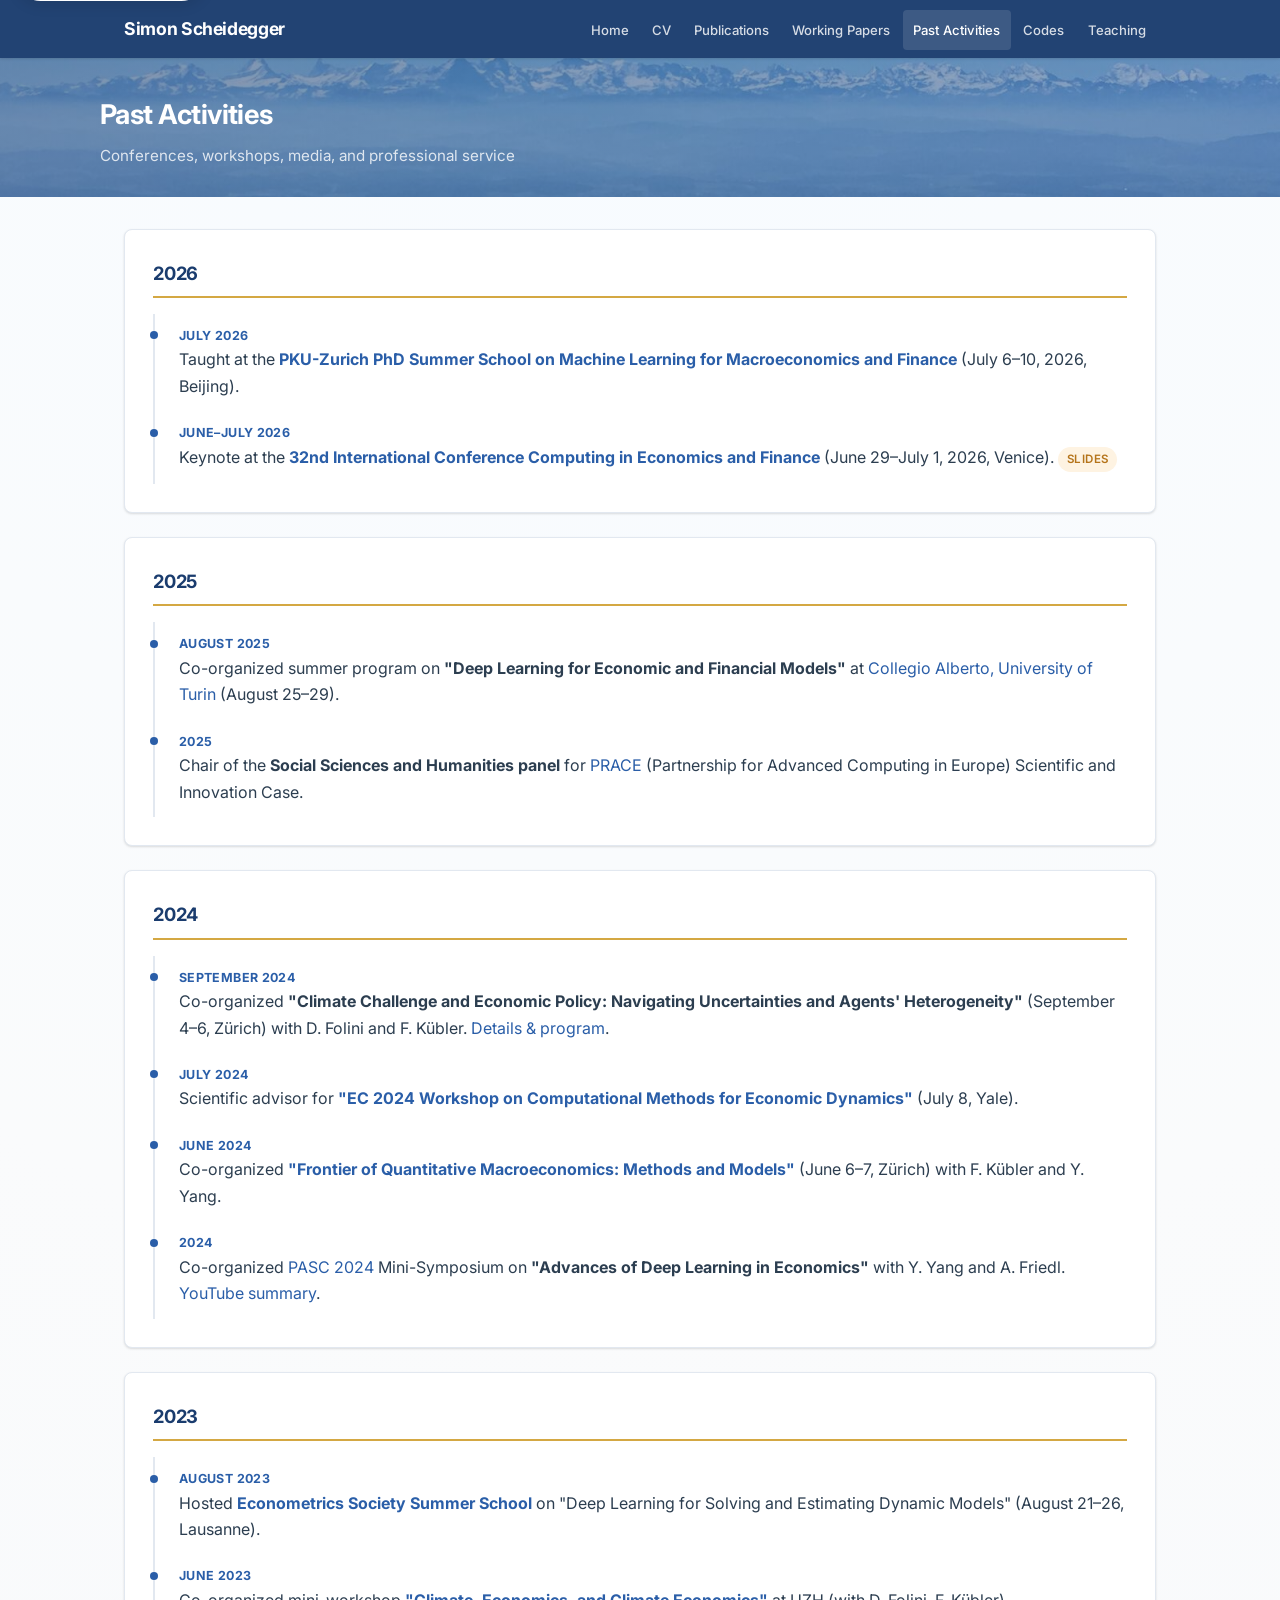
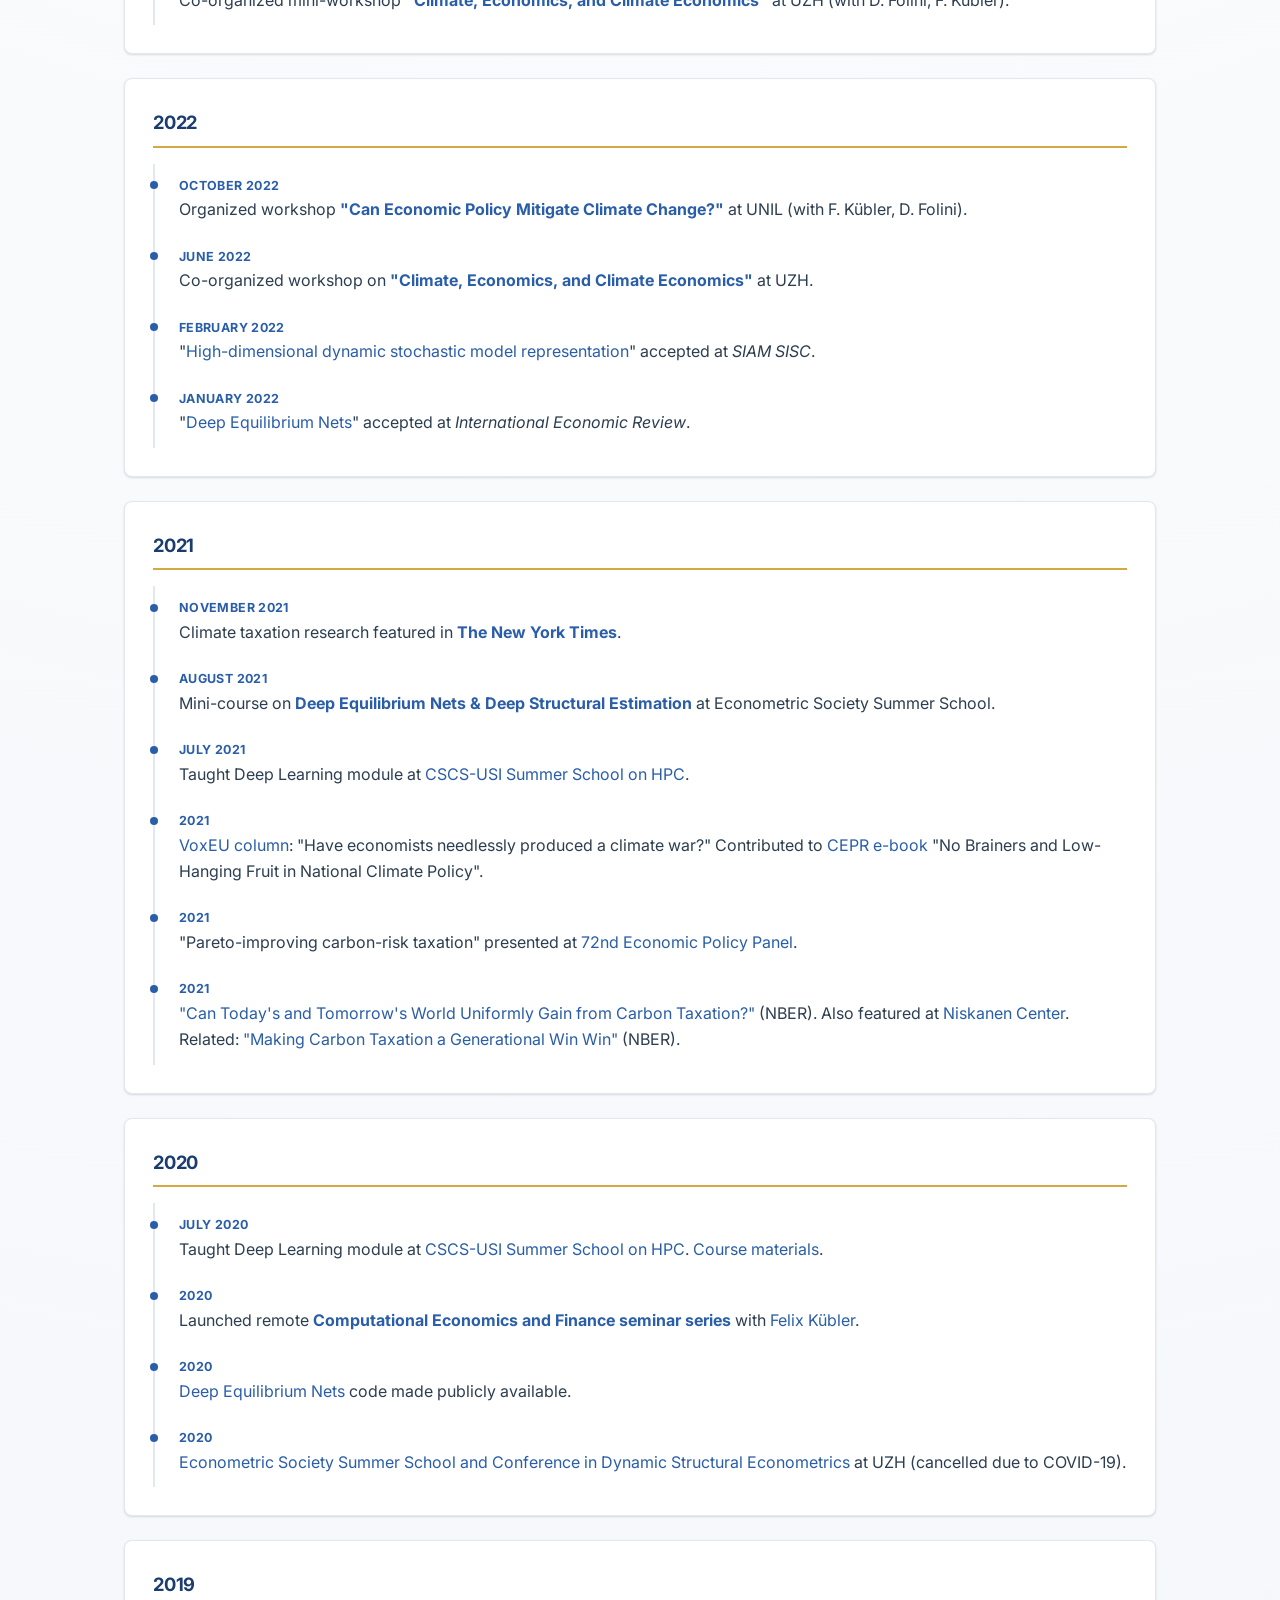
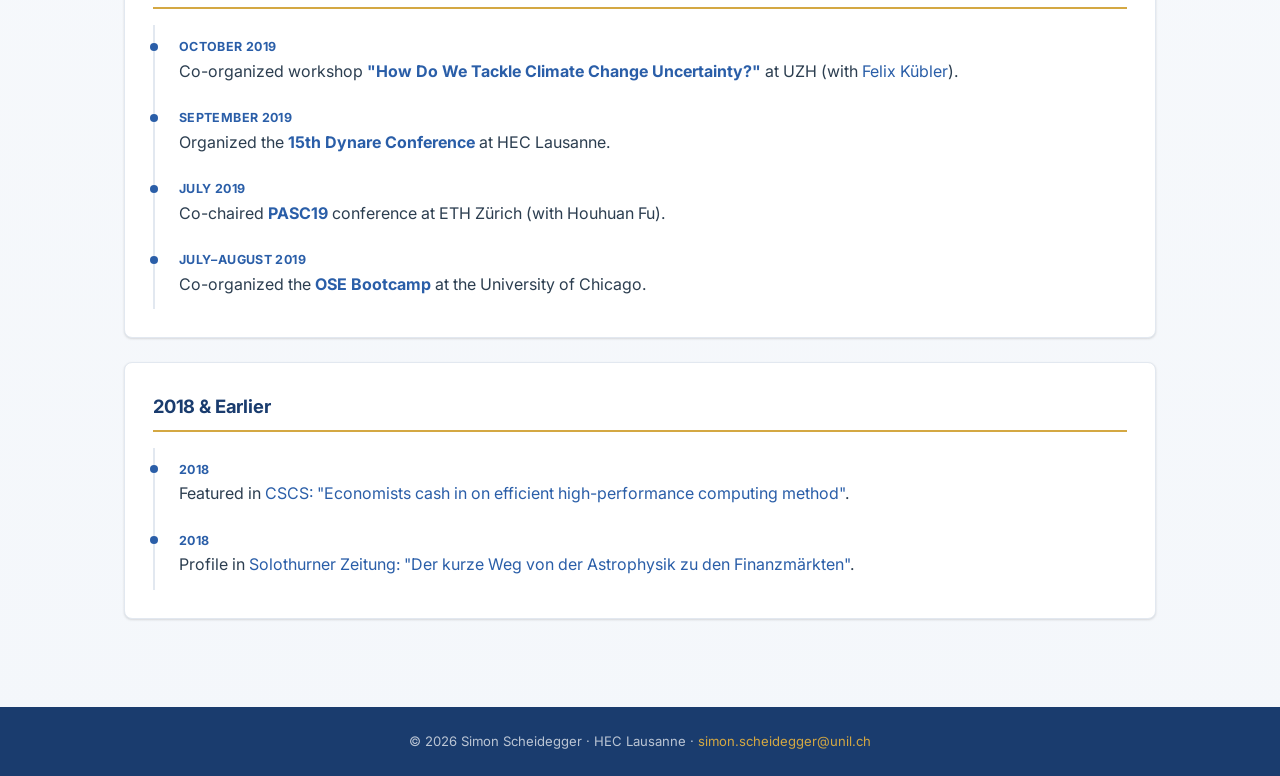
==== activities.html @ 49590bec "Move PKU summer school to teaching/past activities; add CEMRACS code links Co-Authored-By: Claude Op" ====
<!DOCTYPE html>
<html lang="en">
<head>
  <meta charset="UTF-8">
  <meta name="viewport" content="width=device-width, initial-scale=1.0">
  <title>Past Activities | Simon Scheidegger</title>
  <meta name="description" content="Past activities, workshops, conferences, media, and professional service by Simon Scheidegger.">
  <link rel="canonical" href="https://sischei.github.io/activities.html">
  <meta property="og:site_name" content="Simon Scheidegger">
  <meta property="og:title" content="Past Activities | Simon Scheidegger">
  <meta property="og:description" content="Workshops, conferences, media contributions, and professional service.">
  <meta property="og:type" content="website">
  <meta property="og:url" content="https://sischei.github.io/activities.html">
  <meta property="og:image" content="https://sischei.github.io/assets/portrait-share.jpg">
  <meta property="og:image:alt" content="Portrait of Simon Scheidegger">
  <meta name="twitter:card" content="summary">
  <meta name="twitter:title" content="Past Activities | Simon Scheidegger">
  <meta name="twitter:description" content="Workshops, conferences, media contributions, and professional service.">
  <meta name="twitter:image" content="https://sischei.github.io/assets/portrait-share.jpg">
  <link rel="icon" href="assets/favicon.png" type="image/png">
  <link rel="preconnect" href="https://fonts.googleapis.com">
  <link rel="preconnect" href="https://fonts.gstatic.com" crossorigin>
  <link href="https://fonts.googleapis.com/css2?family=Inter:wght@400;500;600;700&display=swap" rel="stylesheet">
  <link rel="stylesheet" href="style.css">
  <script src="script.js" defer></script>
</head>
<body>
<a class="skip-link" href="#main-content">Skip to main content</a>

<nav class="navbar">
  <div class="navbar-inner">
    <a href="index.html" class="nav-brand">Simon Scheidegger</a>
    <button class="nav-toggle" type="button" aria-label="Toggle navigation" aria-controls="site-navigation" aria-expanded="false">&#9776;</button>
    <ul class="nav-links" id="site-navigation">
      <li><a href="index.html">Home</a></li>
      <li><a href="cv.html">CV</a></li>
      <li><a href="publications.html">Publications</a></li>
      <li><a href="working-papers.html">Working Papers</a></li>
      <li><a href="activities.html" class="active">Past Activities</a></li>
      <li><a href="codes.html">Codes</a></li>
      <li><a href="teaching.html">Teaching</a></li>
    </ul>
  </div>
</nav>

<header class="page-header">
  <div class="page-header-inner">
    <h1>Past Activities</h1>
    <p>Conferences, workshops, media, and professional service</p>
  </div>
</header>

<main class="main" id="main-content">

  <!-- 2026 -->
  <div class="card">
    <h2>2026</h2>
    <div class="timeline-item">
      <div class="timeline-year">July 2026</div>
      <p>Taught at the <a href="https://liboecon.com/2026_summer_school.html" target="_blank" rel="noopener noreferrer"><strong>PKU-Zurich PhD Summer School on Machine Learning for Macroeconomics and Finance</strong></a> (July 6&ndash;10, 2026, Beijing).</p>
    </div>
    <div class="timeline-item">
      <div class="timeline-year">June&ndash;July 2026</div>
      <p>Keynote at the <a href="https://comp-econ.com/32nd-cef-conference/" target="_blank" rel="noopener noreferrer"><strong>32nd International Conference Computing in Economics and Finance</strong></a> (June 29&ndash;July 1, 2026, Venice). <a class="badge badge-pdf" href="https://drive.google.com/file/d/1z0lCiYIJxCuu0ScdqCOKW0T4Ie53V_m9/view?usp=sharing" target="_blank" rel="noopener noreferrer">Slides</a></p>
    </div>
  </div>

  <!-- 2025 -->
  <div class="card">
    <h2>2025</h2>
    <div class="timeline-item">
      <div class="timeline-year">August 2025</div>
      <p>Co-organized summer program on <strong>"Deep Learning for Economic and Financial Models"</strong> at <a href="https://sites.google.com/carloalberto.org/thesummerschool2025unito/home?authuser=0" target="_blank" rel="noopener noreferrer">Collegio Alberto, University of Turin</a> (August 25&ndash;29).</p>
    </div>
    <div class="timeline-item">
      <div class="timeline-year">2025</div>
      <p>Chair of the <strong>Social Sciences and Humanities panel</strong> for <a href="https://prace-ri.eu/" target="_blank" rel="noopener noreferrer">PRACE</a> (Partnership for Advanced Computing in Europe) Scientific and Innovation Case.</p>
    </div>
  </div>

  <!-- 2024 -->
  <div class="card">
    <h2>2024</h2>
    <div class="timeline-item">
      <div class="timeline-year">September 2024</div>
      <p>Co-organized <strong>"Climate Challenge and Economic Policy: Navigating Uncertainties and Agents' Heterogeneity"</strong> (September 4&ndash;6, Z&uuml;rich) with D. Folini and F. K&uuml;bler. <a href="conference.html">Details &amp; program</a>.</p>
    </div>
    <div class="timeline-item">
      <div class="timeline-year">July 2024</div>
      <p>Scientific advisor for <a href="https://sites.google.com/g.harvard.edu/cmed24" target="_blank" rel="noopener noreferrer"><strong>"EC 2024 Workshop on Computational Methods for Economic Dynamics"</strong></a> (July 8, Yale).</p>
    </div>
    <div class="timeline-item">
      <div class="timeline-year">June 2024</div>
      <p>Co-organized <a href="https://yangycpku.github.io/files/Zurich_Macro_Workshop_2024.pdf" target="_blank" rel="noopener noreferrer"><strong>"Frontier of Quantitative Macroeconomics: Methods and Models"</strong></a> (June 6&ndash;7, Z&uuml;rich) with F. K&uuml;bler and Y. Yang.</p>
    </div>
    <div class="timeline-item">
      <div class="timeline-year">2024</div>
      <p>Co-organized <a href="https://pasc24.pasc-conference.org/minisymposia/" target="_blank" rel="noopener noreferrer">PASC 2024</a> Mini-Symposium on <strong>"Advances of Deep Learning in Economics"</strong> with Y. Yang and A. Friedl. <a href="https://www.youtube.com/watch?v=XIAPMFXOvYQ&list=PLeU4yWBiw8jZASgr-e8zM2ikHrZPK6llK&index=29" target="_blank" rel="noopener noreferrer">YouTube summary</a>.</p>
    </div>
  </div>

  <!-- 2023 -->
  <div class="card">
    <h2>2023</h2>
    <div class="timeline-item">
      <div class="timeline-year">August 2023</div>
      <p>Hosted <a href="https://dseconf.org/dse2023" target="_blank" rel="noopener noreferrer"><strong>Econometrics Society Summer School</strong></a> on "Deep Learning for Solving and Estimating Dynamic Models" (August 21&ndash;26, Lausanne).</p>
    </div>
    <div class="timeline-item">
      <div class="timeline-year">June 2023</div>
      <p>Co-organized mini-workshop <a href="https://sites.google.com/view/zurichccfe/upcoming-events" target="_blank" rel="noopener noreferrer"><strong>"Climate, Economics, and Climate Economics"</strong></a> at UZH (with D. Folini, F. K&uuml;bler).</p>
    </div>
  </div>

  <!-- 2022 -->
  <div class="card">
    <h2>2022</h2>
    <div class="timeline-item">
      <div class="timeline-year">October 2022</div>
      <p>Organized workshop <a href="https://e4s.center/event/workshop-can-economic-policy-mitigate-climate-change/" target="_blank" rel="noopener noreferrer"><strong>"Can Economic Policy Mitigate Climate Change?"</strong></a> at UNIL (with F. K&uuml;bler, D. Folini).</p>
    </div>
    <div class="timeline-item">
      <div class="timeline-year">June 2022</div>
      <p>Co-organized workshop on <a href="https://sites.google.com/view/zurichccfe/upcoming-events" target="_blank" rel="noopener noreferrer"><strong>"Climate, Economics, and Climate Economics"</strong></a> at UZH.</p>
    </div>
    <div class="timeline-item">
      <div class="timeline-year">February 2022</div>
      <p>"<a href="https://arxiv.org/pdf/2202.06555.pdf" target="_blank" rel="noopener noreferrer">High-dimensional dynamic stochastic model representation</a>" accepted at <em>SIAM SISC</em>.</p>
    </div>
    <div class="timeline-item">
      <div class="timeline-year">January 2022</div>
      <p>"<a href="https://papers.ssrn.com/sol3/papers.cfm?abstract_id=3393482" target="_blank" rel="noopener noreferrer">Deep Equilibrium Nets</a>" accepted at <em>International Economic Review</em>.</p>
    </div>
  </div>

  <!-- 2021 -->
  <div class="card">
    <h2>2021</h2>
    <div class="timeline-item">
      <div class="timeline-year">November 2021</div>
      <p>Climate taxation research featured in <a href="https://www.nytimes.com/2021/11/01/opinion/stopping-climate-change.html" target="_blank" rel="noopener noreferrer"><strong>The New York Times</strong></a>.</p>
    </div>
    <div class="timeline-item">
      <div class="timeline-year">August 2021</div>
      <p>Mini-course on <a href="https://github.com/dseconf/DSE2021/tree/master/17_DEQN_Scheidegger" target="_blank" rel="noopener noreferrer"><strong>Deep Equilibrium Nets &amp; Deep Structural Estimation</strong></a> at Econometric Society Summer School.</p>
    </div>
    <div class="timeline-item">
      <div class="timeline-year">July 2021</div>
      <p>Taught Deep Learning module at <a href="https://github.com/eth-cscs/SummerSchool2021/tree/main/topics/deep_learning" target="_blank" rel="noopener noreferrer">CSCS-USI Summer School on HPC</a>.</p>
    </div>
    <div class="timeline-item">
      <div class="timeline-year">2021</div>
      <p><a href="https://voxeu.org/article/economists-have-needlessly-produced-climate-war" target="_blank" rel="noopener noreferrer">VoxEU column</a>: "Have economists needlessly produced a climate war?" Contributed to <a href="https://voxeu.org/content/no-brainers-and-low-hanging-fruit-national-climate-policy" target="_blank" rel="noopener noreferrer">CEPR e-book</a> "No Brainers and Low-Hanging Fruit in National Climate Policy".</p>
    </div>
    <div class="timeline-item">
      <div class="timeline-year">2021</div>
      <p>"Pareto-improving carbon-risk taxation" presented at <a href="https://www.economic-policy.org/72nd-economic-policy-panel/carbon-taxes-to-avert-climate-disaster/" target="_blank" rel="noopener noreferrer">72nd Economic Policy Panel</a>.</p>
    </div>
    <div class="timeline-item">
      <div class="timeline-year">2021</div>
      <p><a href="https://www.nber.org/papers/w29224?utm_campaign=ntwh&utm_medium=email&utm_source=ntwg24" target="_blank" rel="noopener noreferrer">"Can Today's and Tomorrow's World Uniformly Gain from Carbon Taxation?"</a> (NBER). Also featured at <a href="https://www.niskanencenter.org/can-a-carbon-tax-be-a-generational-win-win/" target="_blank" rel="noopener noreferrer">Niskanen Center</a>. Related: <a href="https://www.nber.org/papers/w25760" target="_blank" rel="noopener noreferrer">"Making Carbon Taxation a Generational Win Win"</a> (NBER).</p>
    </div>
  </div>

  <!-- 2020 -->
  <div class="card">
    <h2>2020</h2>
    <div class="timeline-item">
      <div class="timeline-year">July 2020</div>
      <p>Taught Deep Learning module at <a href="https://github.com/eth-cscs/SummerSchool2020" target="_blank" rel="noopener noreferrer">CSCS-USI Summer School on HPC</a>. <a href="https://github.com/sischei/Deep_Learning_Intro" target="_blank" rel="noopener noreferrer">Course materials</a>.</p>
    </div>
    <div class="timeline-item">
      <div class="timeline-year">2020</div>
      <p>Launched remote <a href="seminar.html"><strong>Computational Economics and Finance seminar series</strong></a> with <a href="https://sites.google.com/site/fkubler/" target="_blank" rel="noopener noreferrer">Felix K&uuml;bler</a>.</p>
    </div>
    <div class="timeline-item">
      <div class="timeline-year">2020</div>
      <p><a href="https://github.com/sischei/DeepEquilibriumNets" target="_blank" rel="noopener noreferrer">Deep Equilibrium Nets</a> code made publicly available.</p>
    </div>
    <div class="timeline-item">
      <div class="timeline-year">2020</div>
      <p><a href="https://dseconf.org/dse2020#" target="_blank" rel="noopener noreferrer">Econometric Society Summer School and Conference in Dynamic Structural Econometrics</a> at UZH (cancelled due to COVID-19).</p>
    </div>
  </div>

  <!-- 2019 -->
  <div class="card">
    <h2>2019</h2>
    <div class="timeline-item">
      <div class="timeline-year">October 2019</div>
      <p>Co-organized workshop <a href="https://www.zccfe.uzh.ch/en/upcomingevents/program.html" target="_blank" rel="noopener noreferrer"><strong>"How Do We Tackle Climate Change Uncertainty?"</strong></a> at UZH (with <a href="https://sites.google.com/site/fkubler/" target="_blank" rel="noopener noreferrer">Felix K&uuml;bler</a>).</p>
    </div>
    <div class="timeline-item">
      <div class="timeline-year">September 2019</div>
      <p>Organized the <a href="http://dynare.mjui.fr/" target="_blank" rel="noopener noreferrer"><strong>15th Dynare Conference</strong></a> at HEC Lausanne.</p>
    </div>
    <div class="timeline-item">
      <div class="timeline-year">July 2019</div>
      <p>Co-chaired <a href="https://pasc19.pasc-conference.org/" target="_blank" rel="noopener noreferrer"><strong>PASC19</strong></a> conference at ETH Z&uuml;rich (with Houhuan Fu).</p>
    </div>
    <div class="timeline-item">
      <div class="timeline-year">July&ndash;August 2019</div>
      <p>Co-organized the <a href="https://www.oselab.org/bootcamp/2019" target="_blank" rel="noopener noreferrer"><strong>OSE Bootcamp</strong></a> at the University of Chicago.</p>
    </div>
  </div>

  <!-- 2018 & Earlier -->
  <div class="card">
    <h2>2018 &amp; Earlier</h2>
    <div class="timeline-item">
      <div class="timeline-year">2018</div>
      <p>Featured in <a href="https://www.cscs.ch/science/computer-science-hpc/2018/economists-cash-in-on-efficient-high-performance-computing-method/" target="_blank" rel="noopener noreferrer">CSCS: "Economists cash in on efficient high-performance computing method"</a>.</p>
    </div>
    <div class="timeline-item">
      <div class="timeline-year">2018</div>
      <p>Profile in <a href="https://www.solothurnerzeitung.ch/solothurn/kanton-solothurn/der-kurze-weg-von-der-astrophysik-zu-den-finanzmaerkten-117915830" target="_blank" rel="noopener noreferrer">Solothurner Zeitung: "Der kurze Weg von der Astrophysik zu den Finanzm&auml;rkten"</a>.</p>
    </div>
  </div>

</main>

<footer class="footer">
  &copy; 2026 Simon Scheidegger &middot; HEC Lausanne &middot; <a href="mailto:simon.scheidegger@unil.ch">simon.scheidegger@unil.ch</a>
</footer>

<!-- Statcounter -->
<script type="text/javascript">
var sc_project=13214206;
var sc_invisible=1;
var sc_security="5e0424dd";
</script>
<script type="text/javascript" src="https://www.statcounter.com/counter/counter.js" async></script>
<noscript><div class="statcounter"><a title="Web Analytics" href="https://statcounter.com/" target="_blank"><img class="statcounter" src="https://c.statcounter.com/13214206/0/5e0424dd/1/" alt="Web Analytics" referrerPolicy="no-referrer-when-downgrade"></a></div></noscript>
</body>
</html>
---- style.css ----
/* ===== Reset & Base ===== */
*, *::before, *::after { box-sizing: border-box; margin: 0; padding: 0; }

:root {
  --primary: #1a3c6e;
  --primary-light: #2a5ea8;
  --accent: #d4a843;
  --bg: #fafbfc;
  --bg-card: #ffffff;
  --text: #2c3e50;
  --text-light: #5a6d80;
  --border: #e2e8f0;
  --shadow: 0 1px 3px rgba(0,0,0,.08), 0 1px 2px rgba(0,0,0,.06);
  --shadow-lg: 0 4px 14px rgba(0,0,0,.1);
  --radius: 8px;
  --max-w: 1080px;
  --font: 'Inter', -apple-system, BlinkMacSystemFont, 'Segoe UI', Roboto, sans-serif;
}

html { scroll-behavior: smooth; font-size: 16px; }

body {
  font-family: var(--font);
  color: var(--text);
  background: radial-gradient(circle at top, #f7fbff 0, var(--bg) 32%, #f4f7fb 100%);
  line-height: 1.65;
  -webkit-font-smoothing: antialiased;
}

a { color: var(--primary-light); text-decoration: none; transition: color .2s; }
a:hover { color: var(--accent); }
a:focus-visible,
button:focus-visible,
input:focus-visible,
select:focus-visible {
  outline: 3px solid rgba(212, 168, 67, .45);
  outline-offset: 3px;
}

img { max-width: 100%; display: block; }
[hidden] { display: none !important; }

.skip-link {
  position: absolute;
  left: 1rem;
  top: -3rem;
  background: #fff;
  color: var(--primary);
  border-radius: 999px;
  padding: .7rem 1rem;
  box-shadow: var(--shadow-lg);
  z-index: 1000;
  font-weight: 600;
}
.skip-link:focus { top: 1rem; }

/* ===== Navigation ===== */
.navbar {
  position: sticky;
  top: 0;
  z-index: 100;
  background: rgba(26, 60, 110, .96);
  backdrop-filter: blur(10px);
  box-shadow: var(--shadow);
}

.navbar-inner {
  max-width: var(--max-w);
  margin: 0 auto;
  display: flex;
  align-items: center;
  justify-content: space-between;
  padding: 0 1.5rem;
}

.nav-brand {
  color: #fff;
  font-weight: 700;
  font-size: 1.1rem;
  padding: .9rem 0;
  letter-spacing: -.02em;
}

.nav-links { display: flex; gap: .15rem; list-style: none; flex-wrap: wrap; }

.nav-links a {
  color: rgba(255,255,255,.82);
  font-size: .82rem;
  font-weight: 500;
  padding: .75rem .65rem;
  border-radius: 4px;
  transition: background .2s, color .2s;
  white-space: nowrap;
}

.nav-links a:hover,
.nav-links a.active {
  background: rgba(255,255,255,.12);
  color: #fff;
}

.nav-toggle {
  display: none;
  background: none;
  border: none;
  color: #fff;
  font-size: 1.5rem;
  cursor: pointer;
  padding: .5rem;
  line-height: 1;
}

/* ===== Hero (home page) ===== */
.hero {
  background: linear-gradient(135deg, rgba(26,60,110,.55) 0%, rgba(30,79,143,.50) 100%),
              url('assets/alps-hero.jpg') center 42%/cover no-repeat;
  color: #fff;
  padding: 4.25rem 1.5rem 4rem;
}

.hero-inner {
  max-width: var(--max-w);
  margin: 0 auto;
  display: flex;
  align-items: center;
  gap: 3rem;
}

.hero-photo {
  width: 184px;
  height: 184px;
  border-radius: 50%;
  object-fit: cover;
  border: 4px solid rgba(255,255,255,.28);
  box-shadow: 0 16px 38px rgba(10, 22, 41, .28);
  flex-shrink: 0;
}

.hero-text { max-width: 720px; }
.hero-text h1 { font-size: 2.35rem; font-weight: 700; letter-spacing: -.03em; margin-bottom: .35rem; }
.hero-text .subtitle { font-size: 1.05rem; opacity: .94; margin-bottom: .55rem; }
.hero-text .subtitle-muted { font-size: .95rem; opacity: .82; }
.hero-text .subtitle a { color: #fff; font-weight: 600; text-decoration: underline; text-decoration-color: rgba(255,255,255,.45); text-underline-offset: 2px; }
.hero-lede {
  margin: 1rem 0 1.3rem;
  max-width: 58ch;
  font-size: 1rem;
  color: rgba(255,255,255,.92);
}
.hero-contact { font-size: .9rem; opacity: .82; line-height: 1.8; }
.hero-contact a { color: var(--accent); }
.hero-actions {
  display: flex;
  flex-wrap: wrap;
  gap: .8rem;
  margin: 1.35rem 0 1rem;
}

/* ===== Page Header (sub-pages) ===== */
.page-header {
  background: linear-gradient(135deg, rgba(26,60,110,.55) 0%, rgba(30,79,143,.50) 100%),
              url('assets/alps-hero.jpg') center 42%/cover no-repeat;
  color: #fff;
  padding: 2.2rem 1.5rem 1.8rem;
}
.page-header-inner { max-width: var(--max-w); margin: 0 auto; }
.page-header h1 { font-size: 1.7rem; font-weight: 700; letter-spacing: -.02em; }
.page-header p { opacity: .8; margin-top: .3rem; font-size: .95rem; }
.page-actions {
  display: flex;
  flex-wrap: wrap;
  gap: .8rem;
  margin-top: 1.1rem;
}

/* ===== Main Content ===== */
.main { max-width: var(--max-w); margin: 0 auto; padding: 2rem 1.5rem 4rem; }

/* ===== Section Cards ===== */
.card {
  background: var(--bg-card);
  border: 1px solid var(--border);
  border-radius: var(--radius);
  padding: 1.75rem;
  margin-bottom: 1.5rem;
  box-shadow: var(--shadow);
}

.card h2 {
  font-size: 1.15rem;
  font-weight: 700;
  color: var(--primary);
  margin-bottom: 1rem;
  padding-bottom: .5rem;
  border-bottom: 2px solid var(--accent);
  letter-spacing: -.01em;
}

.card h3 { font-size: 1rem; font-weight: 600; color: var(--text); margin: 1rem 0 .4rem; }
.card p + p { margin-top: .75rem; }

.eyebrow {
  display: inline-block;
  margin-bottom: .5rem;
  font-size: .78rem;
  font-weight: 700;
  letter-spacing: .08em;
  text-transform: uppercase;
  color: rgba(255,255,255,.8);
}

.button {
  display: inline-flex;
  align-items: center;
  justify-content: center;
  min-height: 2.75rem;
  padding: .8rem 1.1rem;
  border-radius: 999px;
  font-weight: 600;
  font-size: .92rem;
  transition: transform .15s ease, background .2s ease, color .2s ease, border-color .2s ease;
  border: 1px solid transparent;
}
.button:hover { transform: translateY(-1px); color: inherit; }
.button-primary {
  background: #fff;
  color: var(--primary);
}
.button-primary:hover {
  background: #f5f8fc;
  color: var(--primary);
}
.button-secondary {
  background: rgba(255,255,255,.12);
  border-color: rgba(255,255,255,.26);
  color: #fff;
}
.button-secondary:hover {
  background: rgba(255,255,255,.2);
  color: #fff;
}
.button-dark {
  background: var(--primary);
  color: #fff;
}
.button-dark:hover {
  background: var(--primary-light);
  color: #fff;
}
.button-outline {
  background: transparent;
  border-color: var(--border);
  color: var(--primary);
}
.button-outline:hover {
  background: #f5f8fc;
  color: var(--primary);
}

/* ===== Tags / Badges ===== */
.badge {
  display: inline-block;
  font-size: .72rem;
  font-weight: 600;
  padding: .2rem .55rem;
  border-radius: 99px;
  text-transform: uppercase;
  letter-spacing: .04em;
}
.badge-journal   { background: #e8f4fd; color: #1a6fb5; }
.badge-code      { background: #e6f9ee; color: #1a8a4a; }
.badge-pdf       { background: #fef3e2; color: #b5741a; }
.badge-new       { background: #ffe8e8; color: #c0392b; }
.badge-accepted  { background: #e8f4fd; color: #1a6fb5; }
.badge-wp        { background: #f3e8fd; color: #7b2ea8; }

.tag-list,
.clean-list {
  list-style: none;
  padding: 0;
}
.tag-list {
  display: flex;
  flex-wrap: wrap;
  gap: .55rem;
  margin-top: 1rem;
}
.tag {
  display: inline-flex;
  align-items: center;
  padding: .38rem .7rem;
  border-radius: 999px;
  background: rgba(255,255,255,.14);
  border: 1px solid rgba(255,255,255,.18);
  color: rgba(255,255,255,.92);
  font-size: .8rem;
}

.clean-list li {
  padding: .6rem 0;
  border-bottom: 1px solid var(--border);
}
.clean-list li:last-child { border-bottom: none; }

.detail-label {
  display: block;
  color: var(--primary);
  font-weight: 600;
  margin-bottom: .1rem;
}

/* ===== Publication List ===== */
.pub-list { list-style: none; }

.pub-item {
  padding: 1rem 0;
  border-bottom: 1px solid var(--border);
}
.pub-item:last-child { border-bottom: none; }

.pub-title { font-weight: 600; font-size: .95rem; }
.pub-title a { color: var(--primary-light); }
.pub-title a:hover { color: var(--accent); text-decoration: underline; }
.pub-authors { font-size: .85rem; color: var(--text-light); margin: .2rem 0; }
.pub-venue { font-size: .85rem; color: var(--text-light); font-style: italic; }
.pub-links { margin-top: .4rem; display: flex; gap: .5rem; flex-wrap: wrap; }

/* ===== Announcement Banner ===== */
.announcement-banner {
  background: linear-gradient(135deg, var(--primary) 0%, var(--primary-light) 100%);
  color: #fff;
  border-radius: 10px;
  padding: 1.25rem 1.5rem;
  margin-bottom: 1.5rem;
}
.announcement-inner {
  display: flex;
  align-items: center;
  justify-content: space-between;
  gap: 1.5rem;
  flex-wrap: wrap;
}
.announcement-text {
  display: flex;
  flex-direction: column;
  gap: .25rem;
}
.announcement-text strong {
  font-size: 1.05rem;
}
.announcement-text span {
  font-size: .88rem;
  opacity: .9;
}
.announcement-deadline {
  font-weight: 600;
  opacity: 1 !important;
  color: var(--accent);
}
.announcement-banner .button {
  background: #fff;
  color: var(--primary);
  white-space: nowrap;
  flex-shrink: 0;
}
.announcement-banner .button:hover {
  background: var(--accent);
  color: #fff;
}
@media (max-width: 600px) {
  .announcement-inner {
    flex-direction: column;
    align-items: flex-start;
  }
  .announcement-banner .button {
    align-self: stretch;
    text-align: center;
  }
}

/* ===== News List ===== */
.news-item { padding: .75rem 0; border-bottom: 1px solid var(--border); }
.news-item:last-child { border-bottom: none; }
.news-date { font-size: .78rem; color: var(--text-light); font-weight: 600; text-transform: uppercase; letter-spacing: .03em; }
.news-text { font-size: .92rem; margin-top: .15rem; }

/* ===== Info Grid ===== */
.info-grid {
  display: grid;
  grid-template-columns: repeat(auto-fit, minmax(280px, 1fr));
  gap: 1.5rem;
}

.home-layout {
  display: grid;
  grid-template-columns: minmax(0, 1.75fr) minmax(280px, 1fr);
  gap: 1.5rem;
  align-items: start;
}

.home-main,
.home-side {
  display: grid;
  gap: 1.5rem;
}

.spotlight-grid {
  display: grid;
  grid-template-columns: repeat(3, minmax(0, 1fr));
  gap: 1rem;
}

.spotlight-card {
  padding: 1.25rem;
  border: 1px solid var(--border);
  border-radius: calc(var(--radius) - 2px);
  background: linear-gradient(180deg, #fff 0%, #f8fbff 100%);
}

.spotlight-card .eyebrow {
  color: var(--primary-light);
  margin-bottom: .35rem;
}

.spotlight-card h3 { margin-top: 0; }

.coming-soon-card .eyebrow {
  color: var(--primary-light);
  margin-bottom: .35rem;
}
.coming-soon-image {
  display: block;
  width: 100%;
  height: auto;
  border-radius: calc(var(--radius) - 2px);
  border: 1px solid var(--border);
  margin: .75rem 0;
}

.stack-sm > * + * { margin-top: .9rem; }
.stack-sm .button { width: 100%; }

/* ===== Code Repos ===== */
.repo-card {
  background: var(--bg-card);
  border: 1px solid var(--border);
  border-radius: var(--radius);
  padding: 1.25rem 1.5rem;
  margin-bottom: 1rem;
  box-shadow: var(--shadow);
  transition: box-shadow .2s, transform .15s;
  display: flex;
  gap: 1.25rem;
  align-items: flex-start;
}
.repo-card:hover { box-shadow: var(--shadow-lg); transform: translateY(-1px); }
.repo-card h3 { font-size: .95rem; margin-bottom: .4rem; color: var(--primary); }
.repo-card p { font-size: .85rem; color: var(--text-light); margin-bottom: .6rem; }
.repo-links { display: flex; gap: .5rem; flex-wrap: wrap; }
.repo-img { width: 240px; height: 160px; object-fit: contain; border-radius: 6px; flex-shrink: 0; background: #f5f7fa; border: 1px solid var(--border); }
.repo-body { flex: 1; min-width: 0; }
@media (max-width: 768px) {
  .repo-card { flex-direction: column; }
  .repo-img { width: 100%; height: auto; max-height: 240px; }
}

/* ===== Seminar Schedule ===== */
.seminar-item { padding: .8rem 0; border-bottom: 1px solid var(--border); }
.seminar-item:last-child { border-bottom: none; }
.seminar-date { font-size: .8rem; font-weight: 600; color: var(--primary-light); }
.seminar-speaker { font-weight: 600; font-size: .92rem; }
.seminar-topic { font-size: .88rem; color: var(--text-light); font-style: italic; }
.seminar-links { margin-top: .3rem; display: flex; gap: .5rem; }

/* ===== Teaching ===== */
.teaching-year { font-size: 1.1rem; font-weight: 700; color: var(--primary); margin: 1.5rem 0 .75rem; padding-bottom: .3rem; border-bottom: 1px solid var(--border); }
.teaching-year:first-child { margin-top: 0; }

.course-item { padding: .6rem 0 .6rem 1rem; border-left: 3px solid var(--accent); margin-bottom: .75rem; }
.course-title { font-weight: 600; font-size: .92rem; }
.course-meta { font-size: .82rem; color: var(--text-light); margin-top: .15rem; }

/* ===== Activity Timeline ===== */
.timeline-item { position: relative; padding: .75rem 0 .75rem 1.5rem; border-left: 2px solid var(--border); }
.timeline-item::before {
  content: '';
  position: absolute;
  left: -5px;
  top: 1.1rem;
  width: 8px;
  height: 8px;
  border-radius: 50%;
  background: var(--primary-light);
}
.timeline-year { font-size: .78rem; font-weight: 700; color: var(--primary-light); text-transform: uppercase; letter-spacing: .03em; }

.mini-timeline {
  list-style: none;
  padding: 0;
}

.mini-timeline li {
  padding: .75rem 0 .75rem 1rem;
  border-left: 3px solid rgba(42, 94, 168, .18);
  margin-left: .25rem;
}

.mini-timeline strong {
  display: block;
  color: var(--primary);
  margin-bottom: .15rem;
}

.pub-toolbar {
  display: grid;
  grid-template-columns: minmax(0, 1fr) 220px;
  gap: .85rem;
  margin-top: .5rem;
}

.search-input,
.search-select {
  width: 100%;
  padding: .78rem .95rem;
  border-radius: 12px;
  border: 1px solid var(--border);
  background: #fff;
  color: var(--text);
  font: inherit;
}

.filter-status {
  margin-top: .85rem;
  font-size: .88rem;
  color: var(--text-light);
}

.empty-state {
  text-align: center;
  padding: 2rem 1.25rem;
  color: var(--text-light);
}

/* ===== Footer ===== */
.footer {
  background: var(--primary);
  color: rgba(255,255,255,.7);
  text-align: center;
  padding: 1.5rem;
  font-size: .82rem;
}
.footer a { color: var(--accent); }

/* ===== Responsive ===== */
@media (max-width: 768px) {
  .nav-links { display: none; flex-direction: column; width: 100%; padding: .5rem 0; }
  .nav-links.open { display: flex; }
  .nav-toggle { display: block; }
  .navbar-inner { flex-wrap: wrap; }
  .hero-inner { flex-direction: column; text-align: center; }
  .hero-photo { width: 120px; height: 120px; }
  .hero-text h1 { font-size: 1.6rem; }
  .hero-actions,
  .page-actions { justify-content: center; }
  .hero-lede { margin-left: auto; margin-right: auto; }
  .home-layout,
  .spotlight-grid,
  .pub-toolbar { grid-template-columns: 1fr; }
  .info-grid { grid-template-columns: 1fr; }
}

@media (max-width: 960px) {
  .home-layout,
  .spotlight-grid {
    grid-template-columns: 1fr;
  }
}
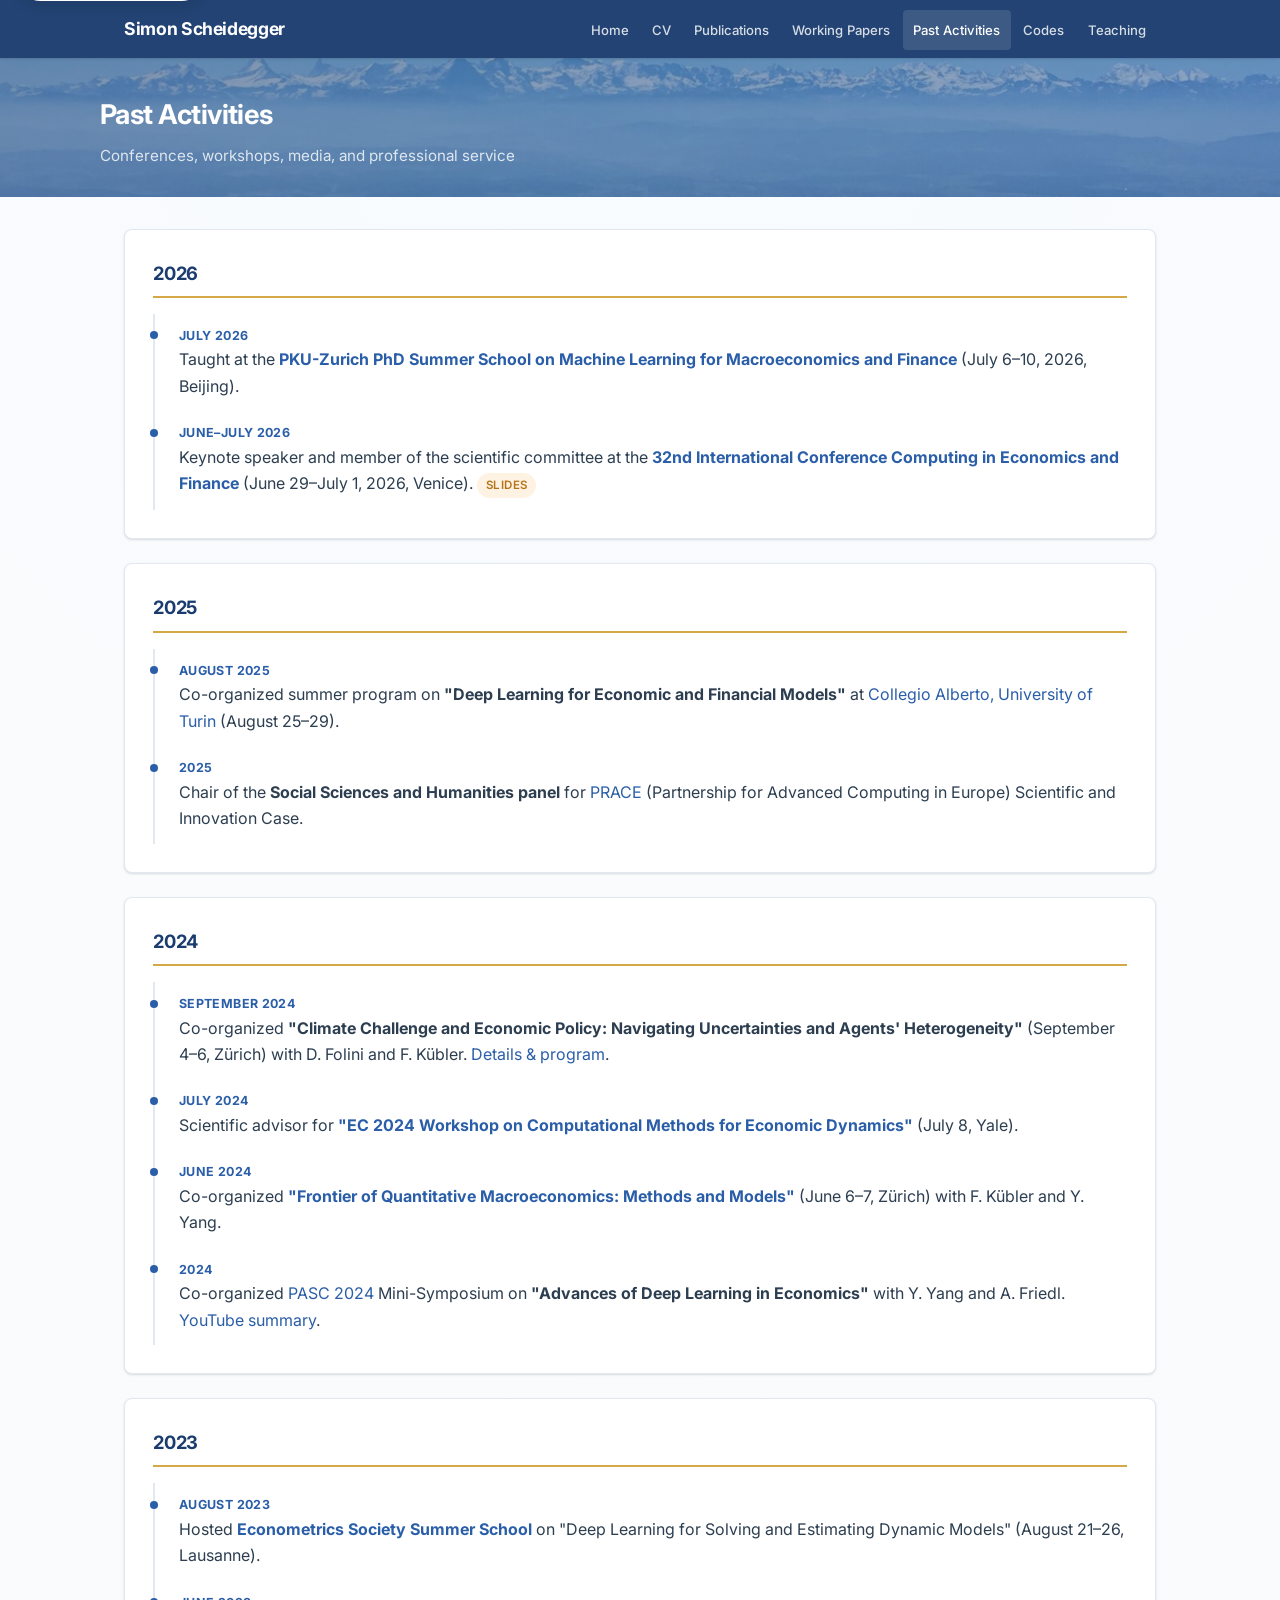
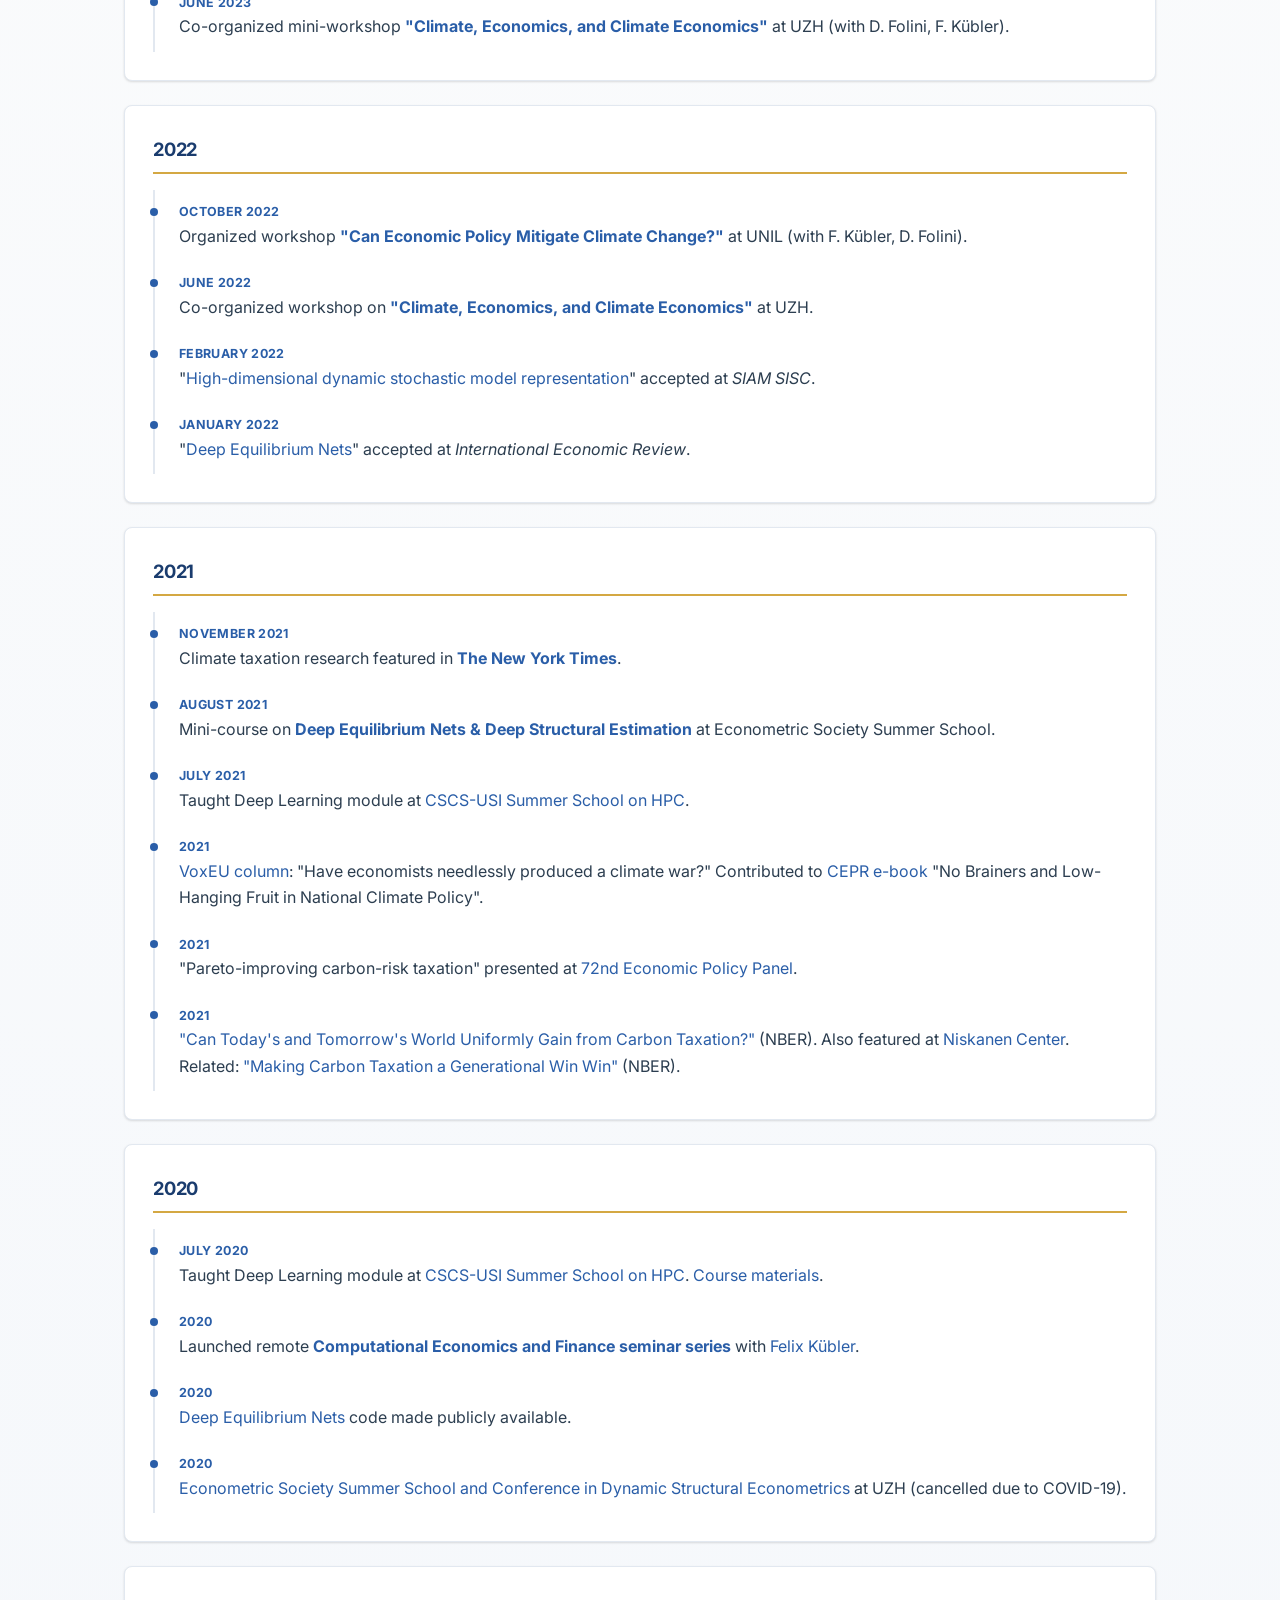
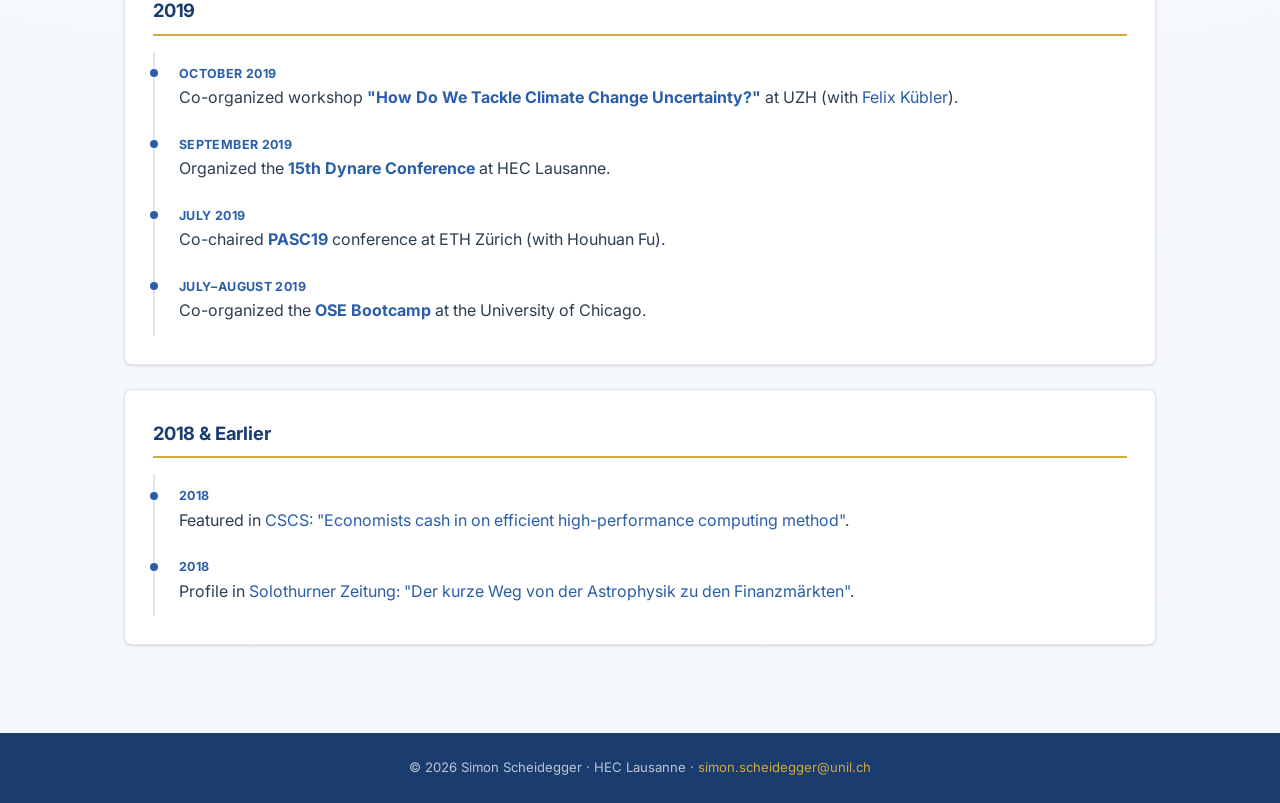
==== commit e9ff86cd: "Note scientific committee role for CEF 2026 in Past Activities Co-Authored-By: Claude Opus 4.8 (1M c" ====
--- a/activities.html
+++ b/activities.html
@@ -61,7 +61,7 @@
     </div>
     <div class="timeline-item">
       <div class="timeline-year">June&ndash;July 2026</div>
-      <p>Keynote at the <a href="https://comp-econ.com/32nd-cef-conference/" target="_blank" rel="noopener noreferrer"><strong>32nd International Conference Computing in Economics and Finance</strong></a> (June 29&ndash;July 1, 2026, Venice). <a class="badge badge-pdf" href="https://drive.google.com/file/d/1z0lCiYIJxCuu0ScdqCOKW0T4Ie53V_m9/view?usp=sharing" target="_blank" rel="noopener noreferrer">Slides</a></p>
+      <p>Keynote speaker and member of the scientific committee at the <a href="https://comp-econ.com/32nd-cef-conference/" target="_blank" rel="noopener noreferrer"><strong>32nd International Conference Computing in Economics and Finance</strong></a> (June 29&ndash;July 1, 2026, Venice). <a class="badge badge-pdf" href="https://drive.google.com/file/d/1z0lCiYIJxCuu0ScdqCOKW0T4Ie53V_m9/view?usp=sharing" target="_blank" rel="noopener noreferrer">Slides</a></p>
     </div>
   </div>
 
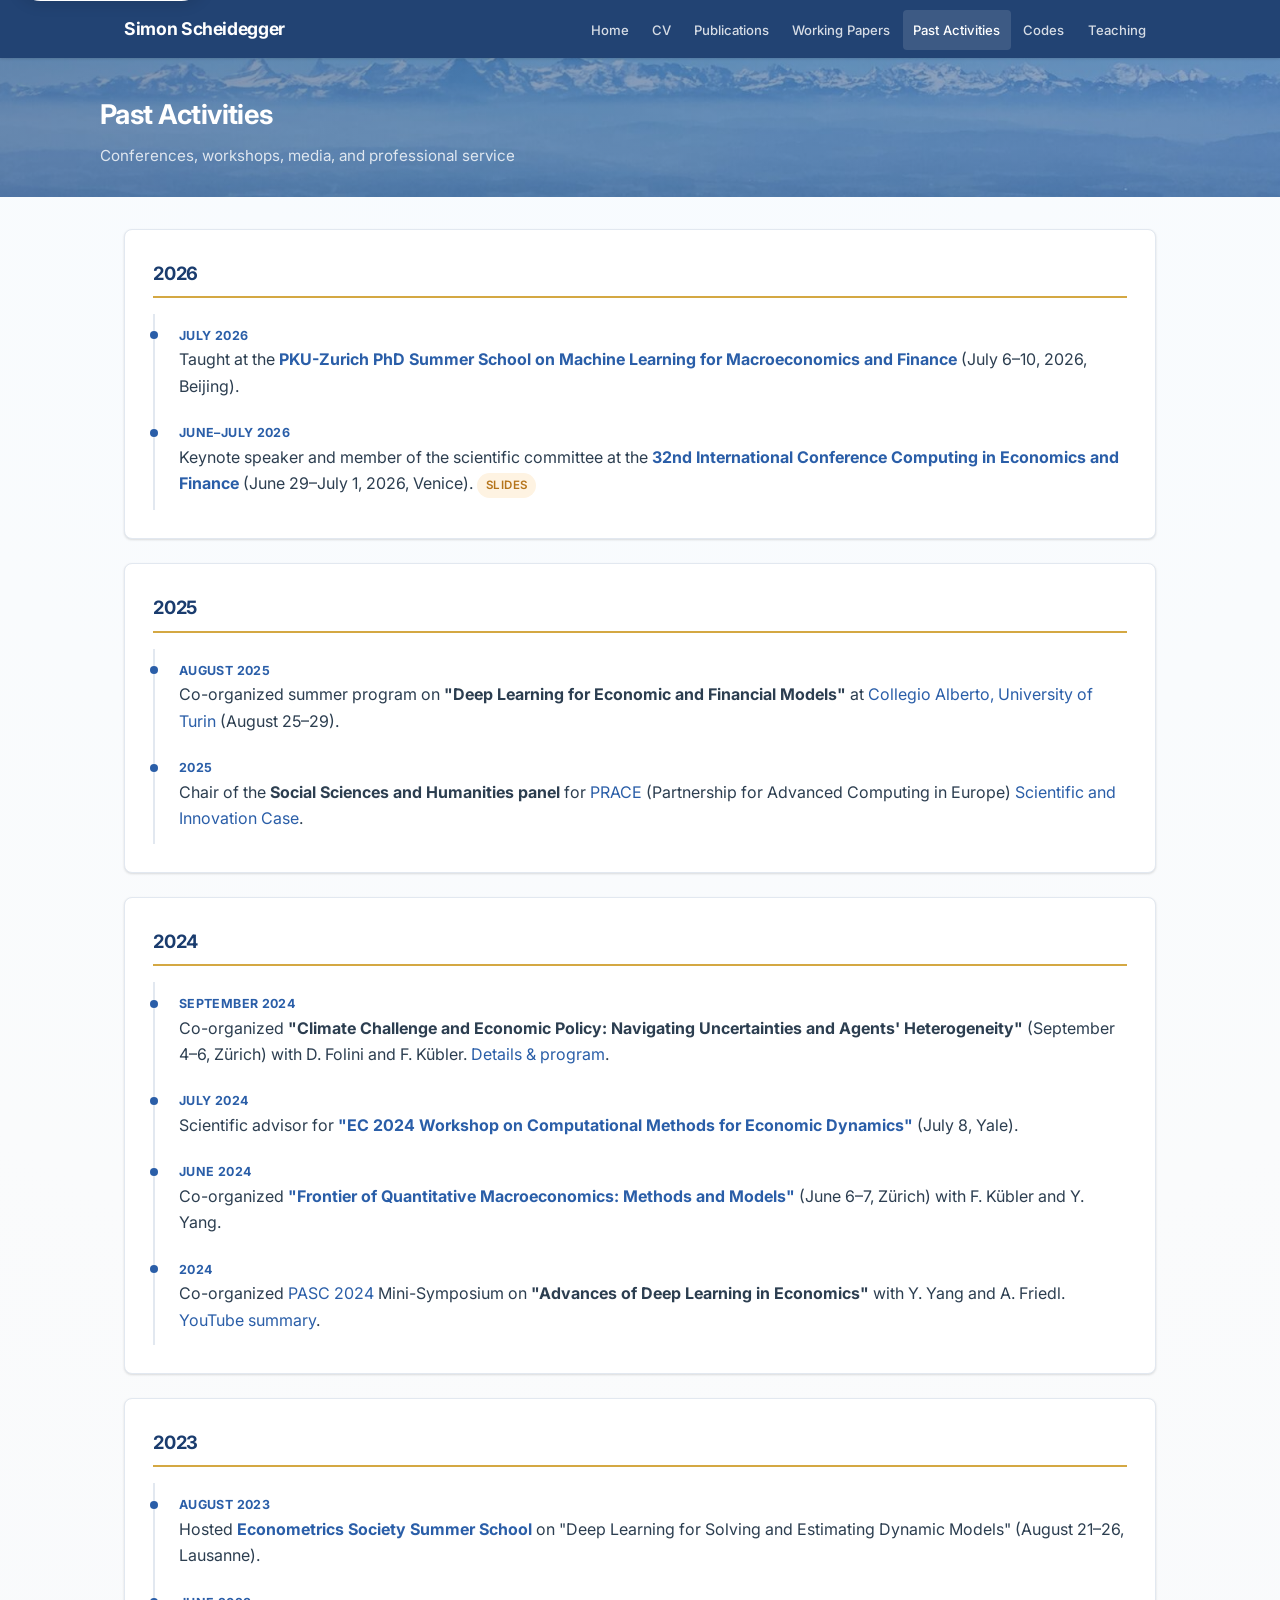
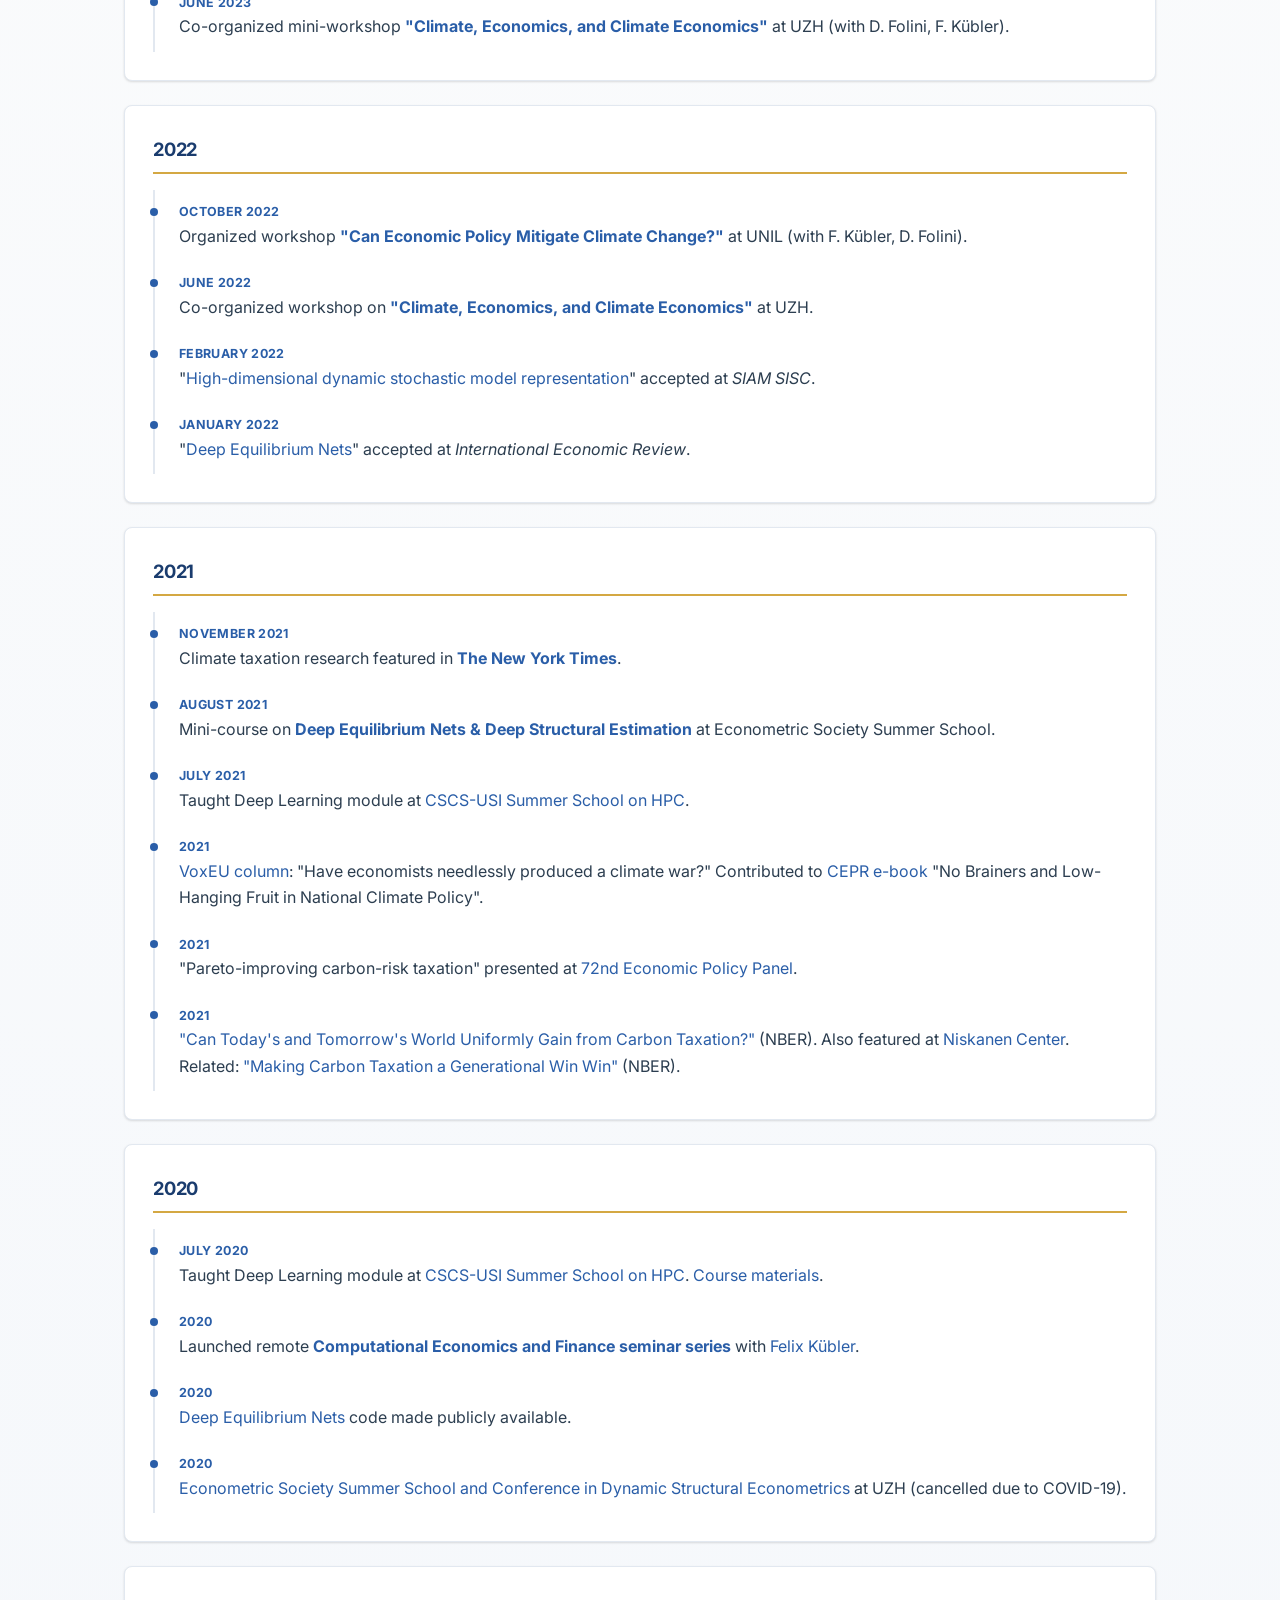
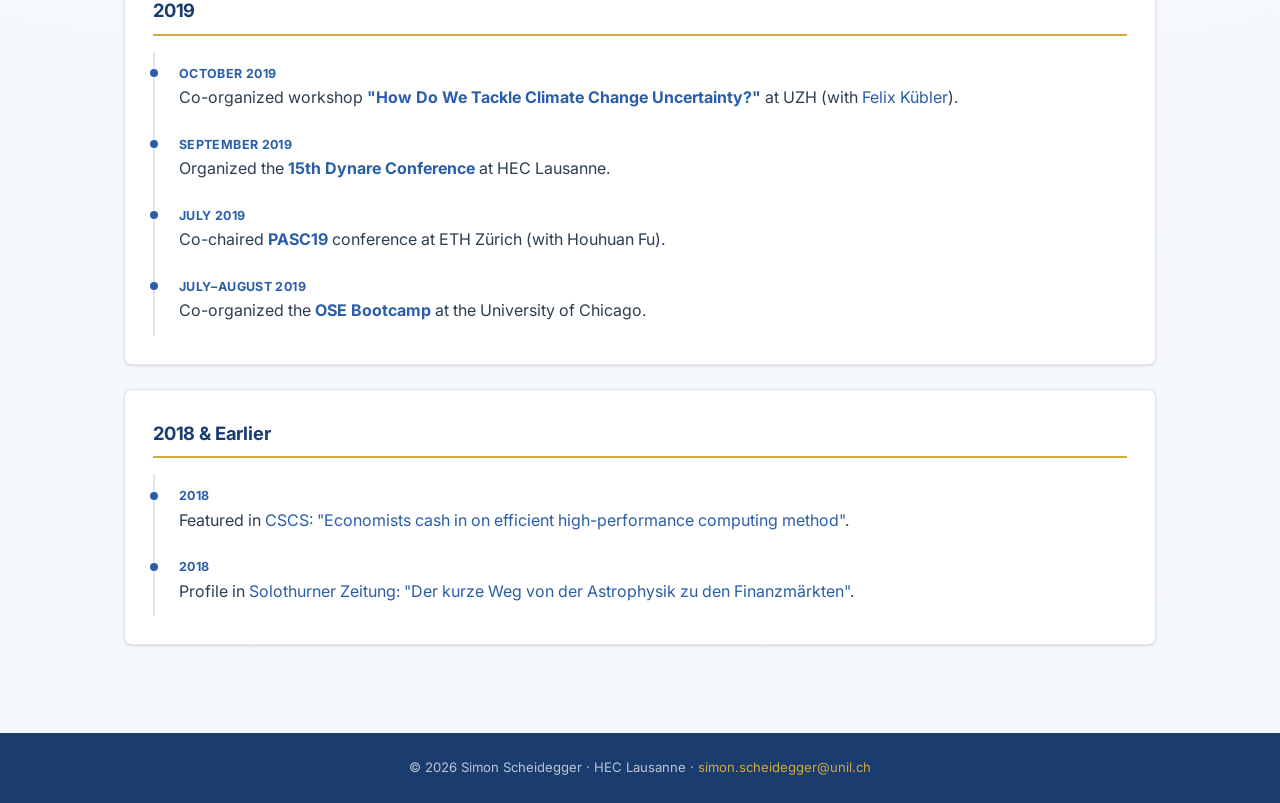
==== commit 9f40e95c: "Add PRACE Scientific and Innovation Case 2026-2034 to publications; link it from activities Co-Autho" ====
--- a/activities.html
+++ b/activities.html
@@ -74,7 +74,7 @@
     </div>
     <div class="timeline-item">
       <div class="timeline-year">2025</div>
-      <p>Chair of the <strong>Social Sciences and Humanities panel</strong> for <a href="https://prace-ri.eu/" target="_blank" rel="noopener noreferrer">PRACE</a> (Partnership for Advanced Computing in Europe) Scientific and Innovation Case.</p>
+      <p>Chair of the <strong>Social Sciences and Humanities panel</strong> for <a href="https://prace-ri.eu/" target="_blank" rel="noopener noreferrer">PRACE</a> (Partnership for Advanced Computing in Europe) <a href="https://prace-ri.eu/scientific-case/the-scientific-and-innovation-case-for-computing-in-europe-2026-2034/" target="_blank" rel="noopener noreferrer">Scientific and Innovation Case</a>.</p>
     </div>
   </div>
 
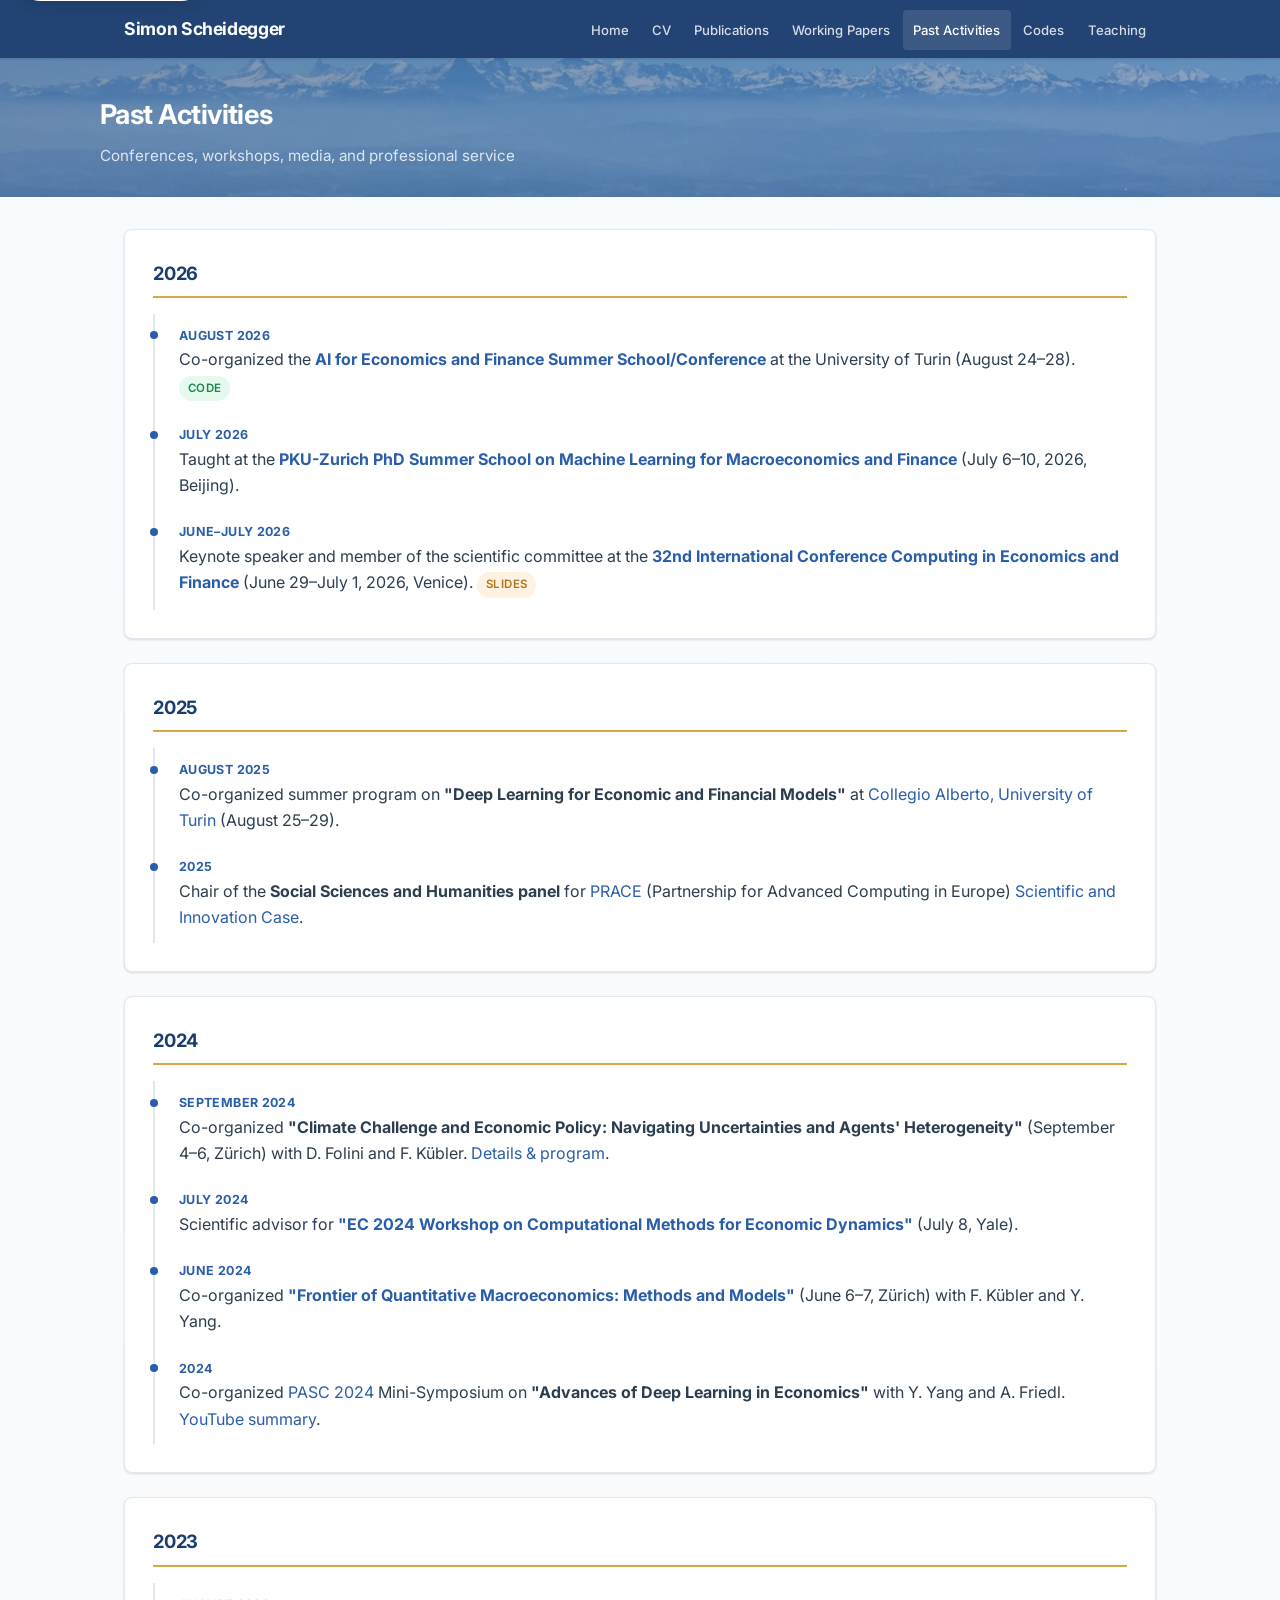
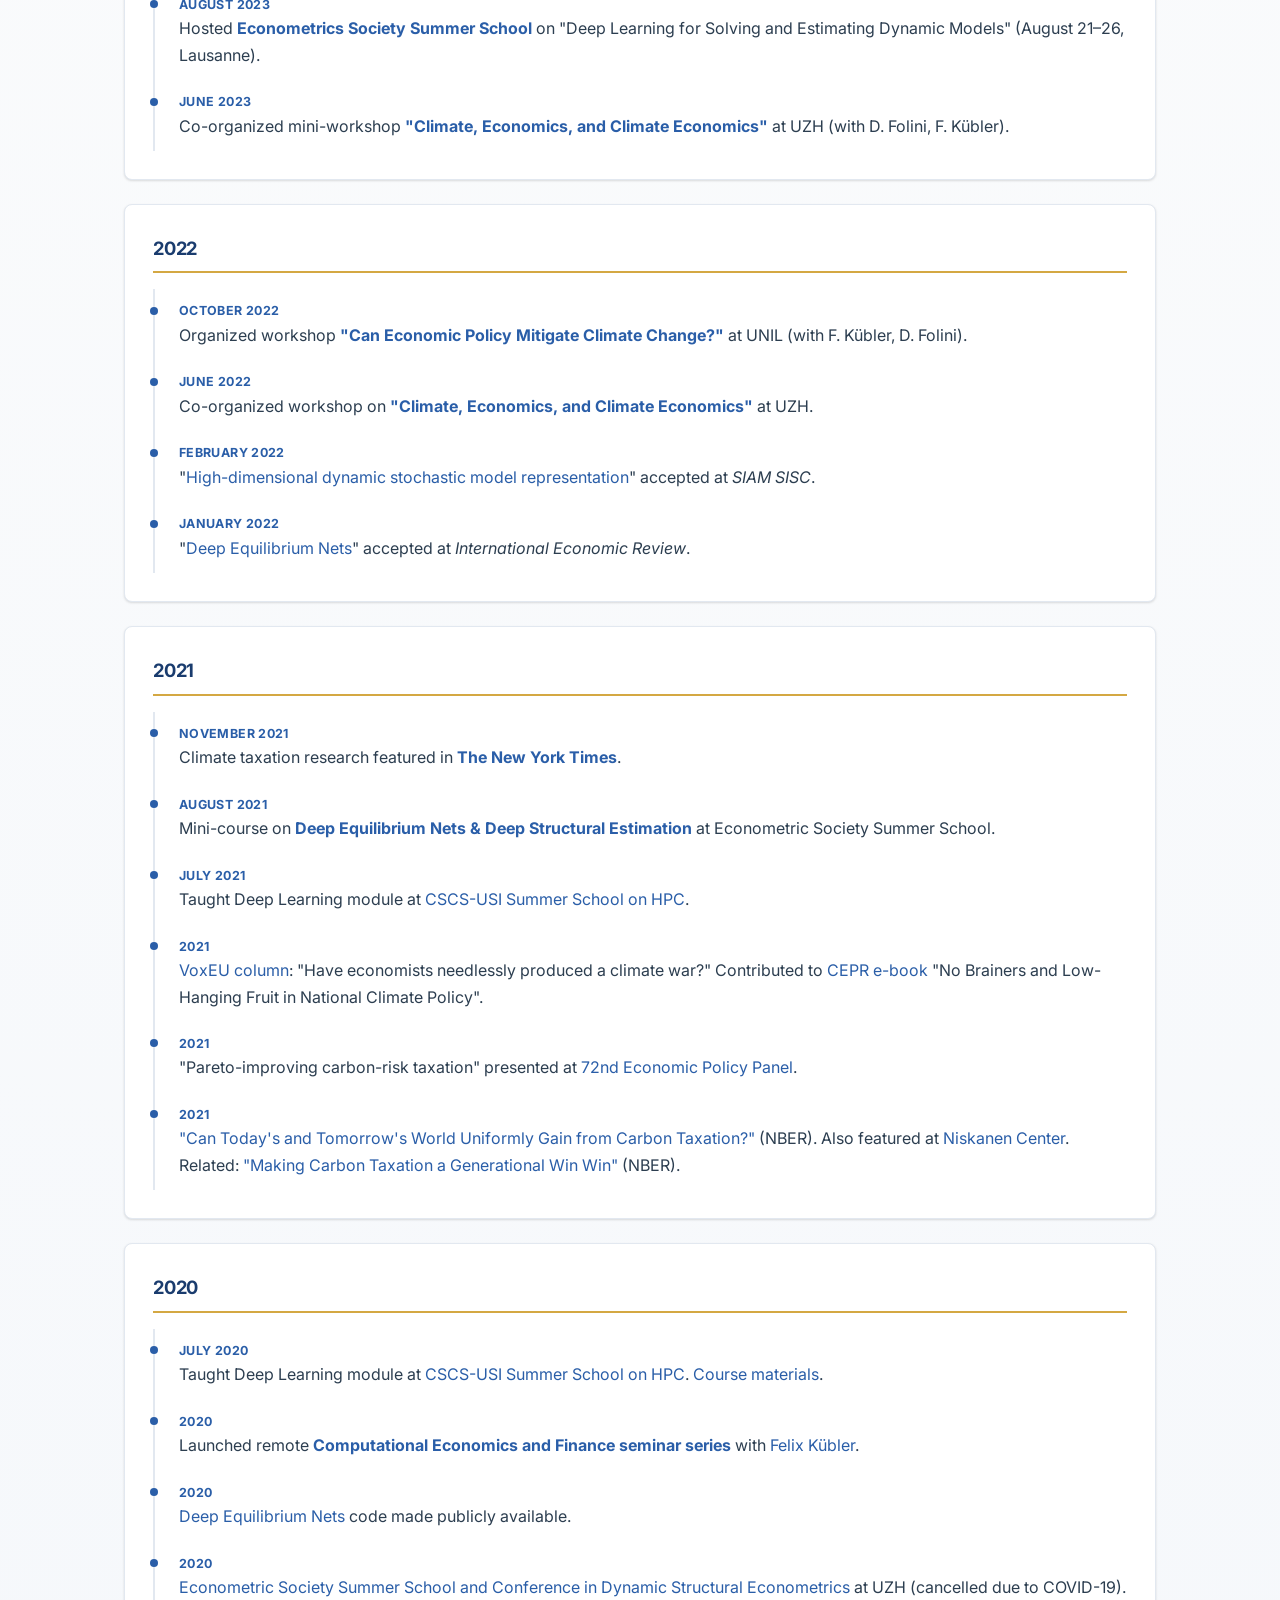
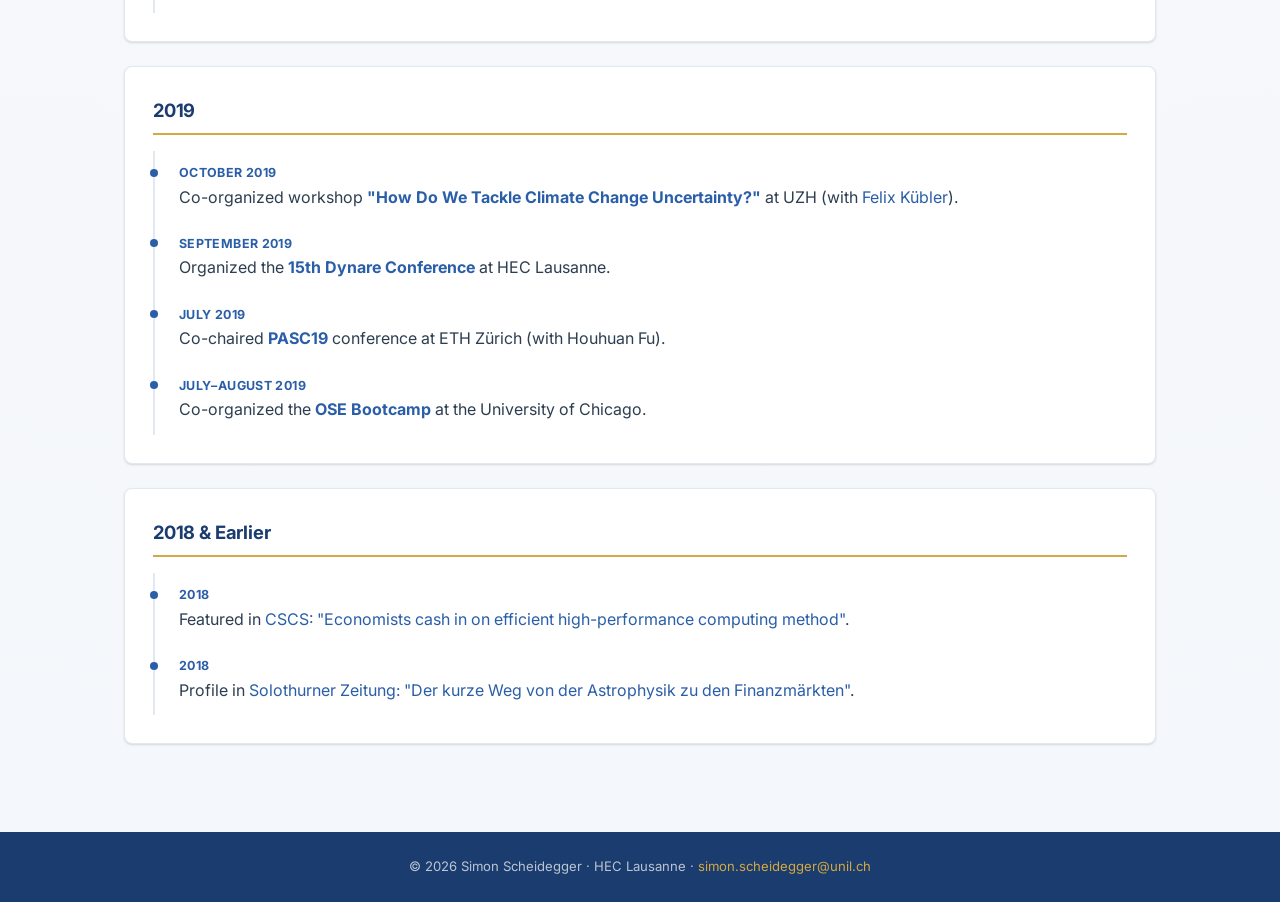
==== commit e12f3a67: "Link QuantEcon-hosted e-book; add summer school code links Add an E-Book badge (new badge-book style" ====
--- a/activities.html
+++ b/activities.html
@@ -56,6 +56,10 @@
   <div class="card">
     <h2>2026</h2>
     <div class="timeline-item">
+      <div class="timeline-year">August 2026</div>
+      <p>Co-organized the <a href="https://sites.google.com/carloalberto.org/deeplearningsummerschool2026" target="_blank" rel="noopener noreferrer"><strong>AI for Economics and Finance Summer School/Conference</strong></a> at the University of Turin (August 24&ndash;28). <a class="badge badge-code" href="https://github.com/sischei/summer-school-AI-for-economics-and-finance-2026" target="_blank" rel="noopener noreferrer">Code</a></p>
+    </div>
+    <div class="timeline-item">
       <div class="timeline-year">July 2026</div>
       <p>Taught at the <a href="https://liboecon.com/2026_summer_school.html" target="_blank" rel="noopener noreferrer"><strong>PKU-Zurich PhD Summer School on Machine Learning for Macroeconomics and Finance</strong></a> (July 6&ndash;10, 2026, Beijing).</p>
     </div>
--- a/style.css
+++ b/style.css
@@ -273,6 +273,7 @@
 .badge-new       { background: #ffe8e8; color: #c0392b; }
 .badge-accepted  { background: #e8f4fd; color: #1a6fb5; }
 .badge-wp        { background: #f3e8fd; color: #7b2ea8; }
+.badge-book      { background: #fdeef6; color: #b52e78; }
 
 .tag-list,
 .clean-list {
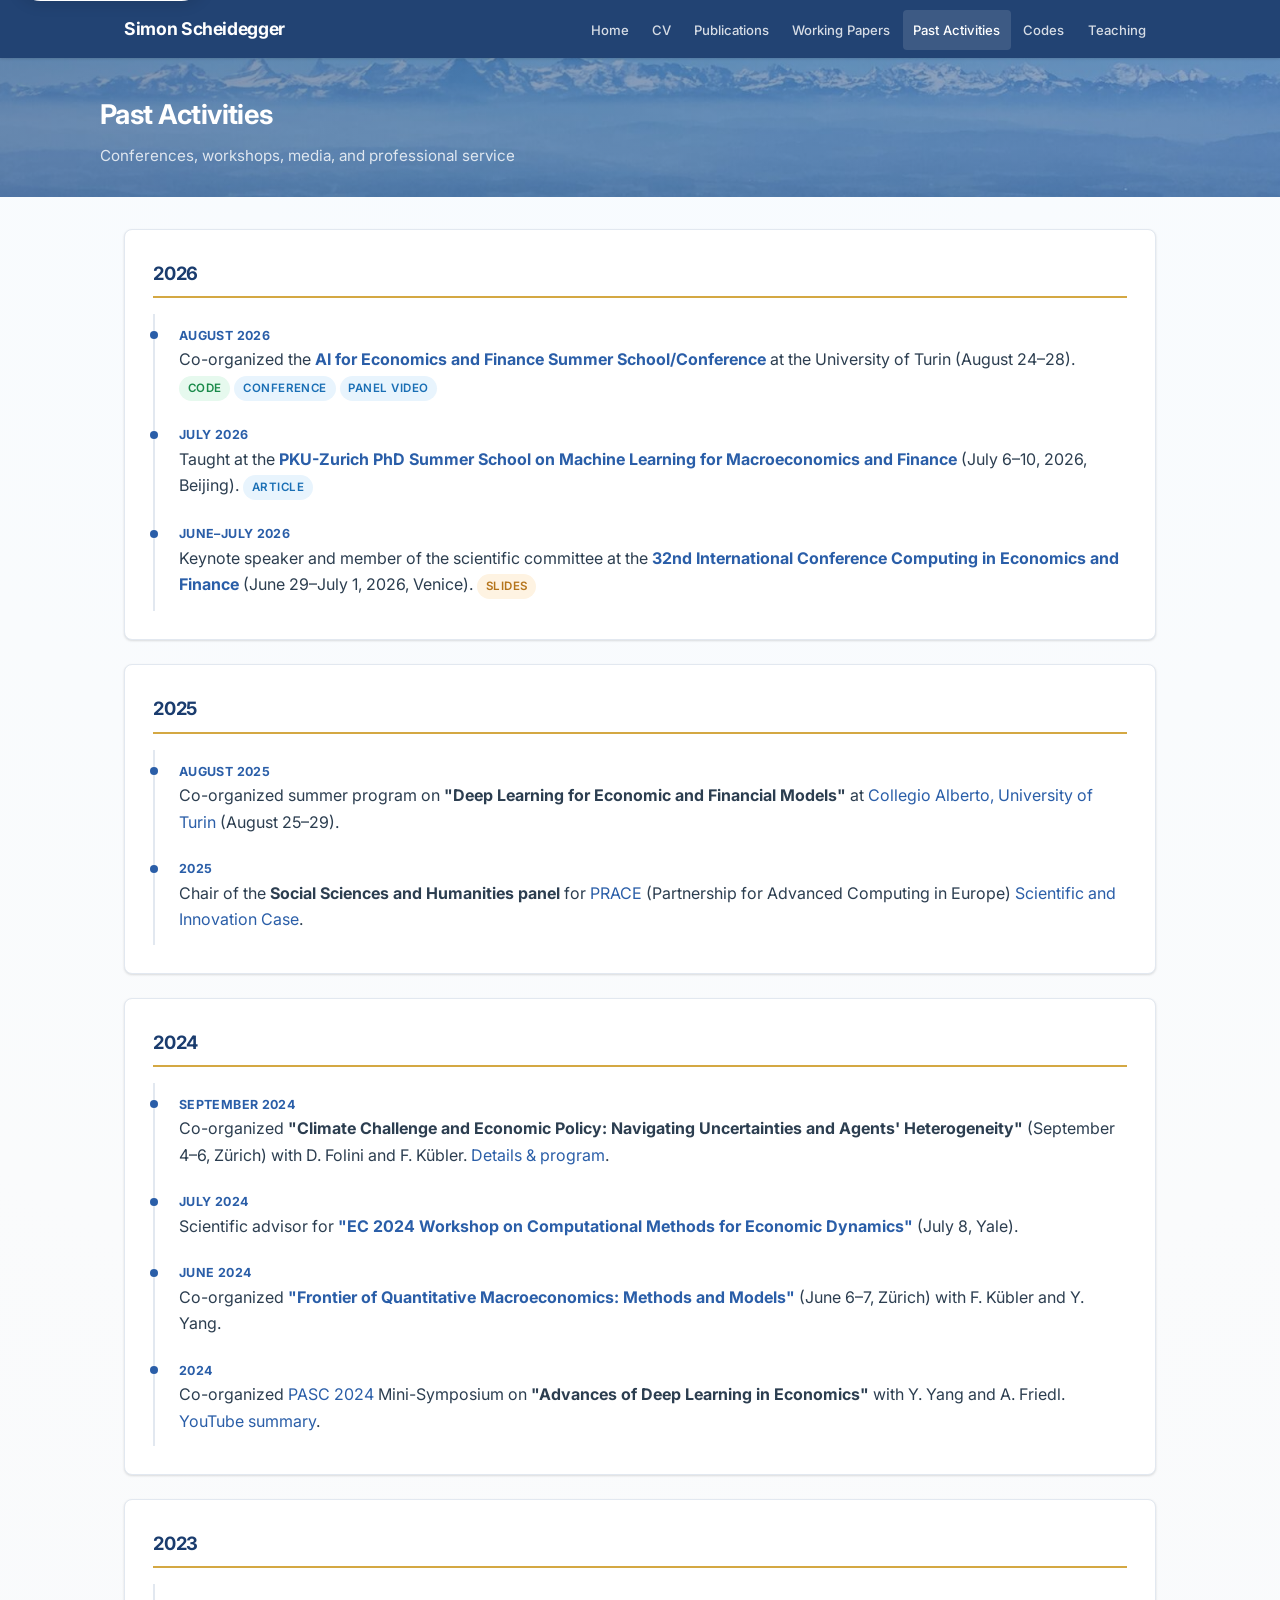
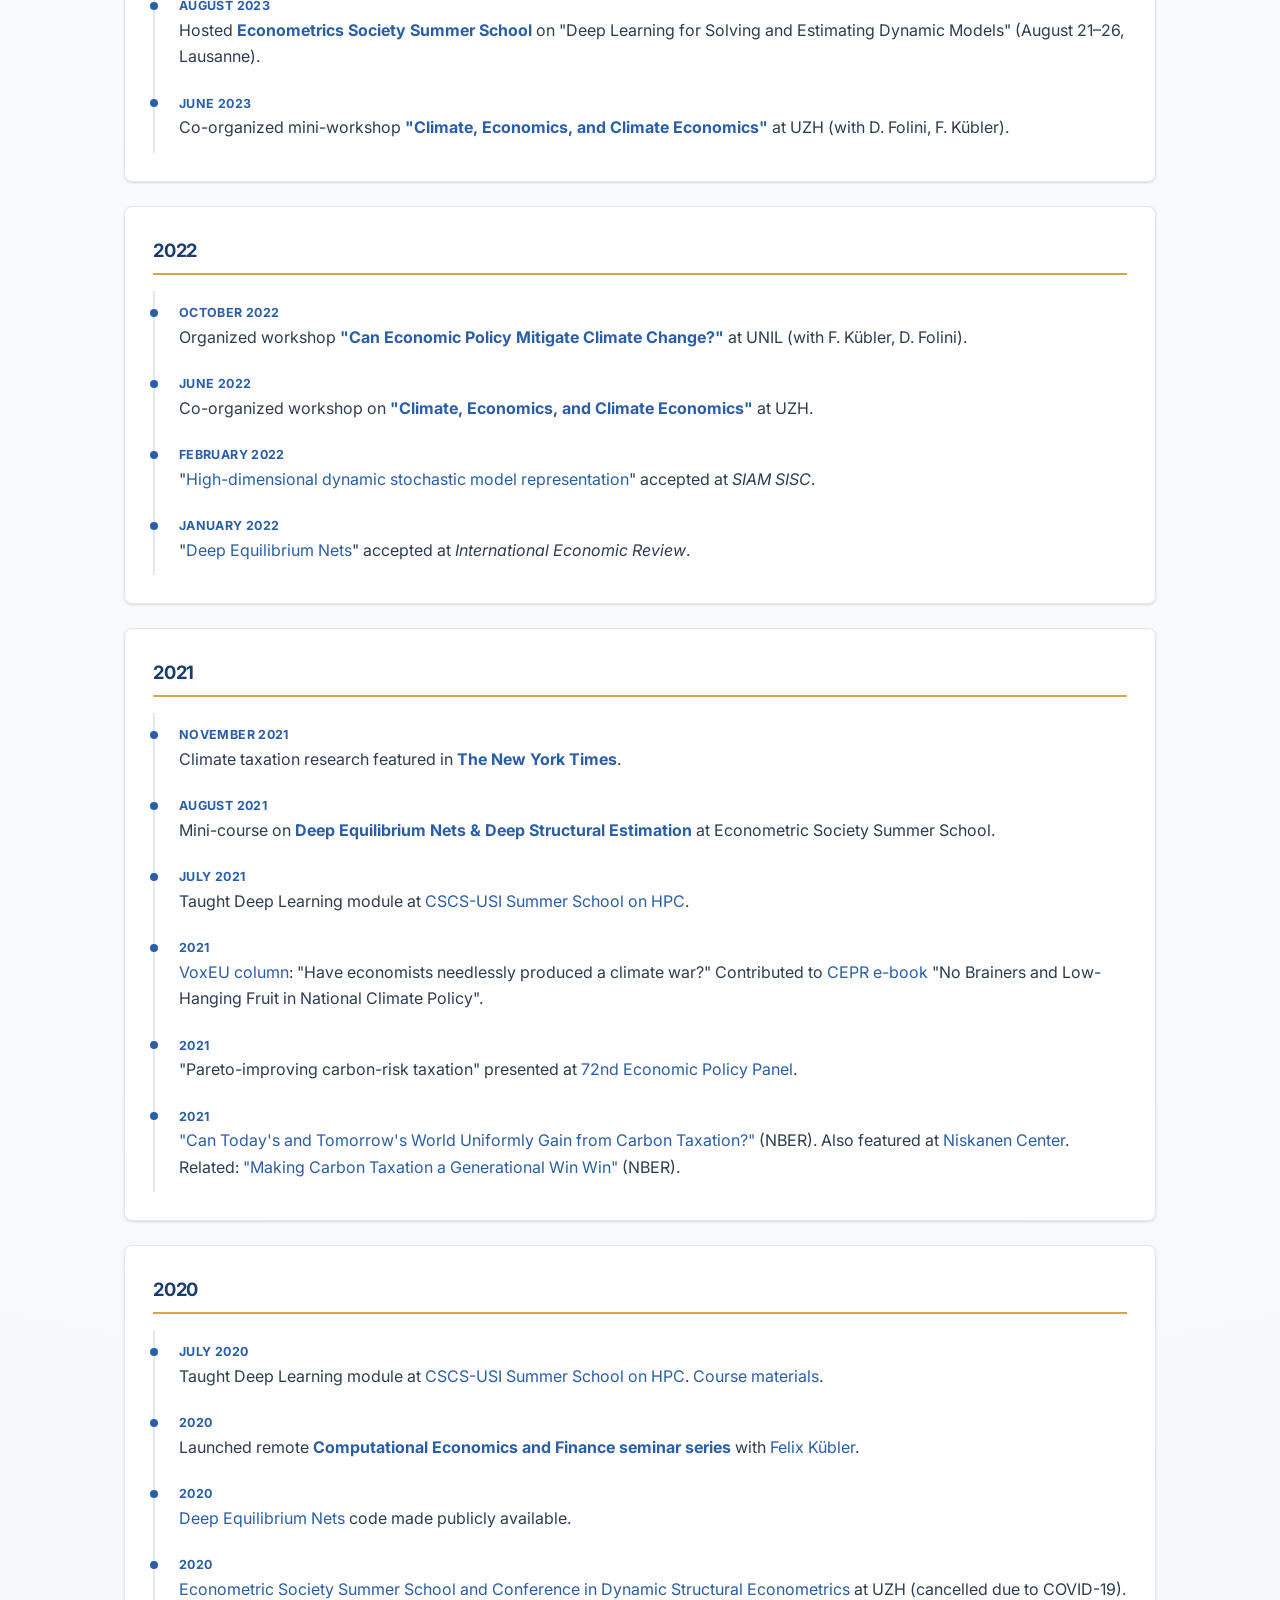
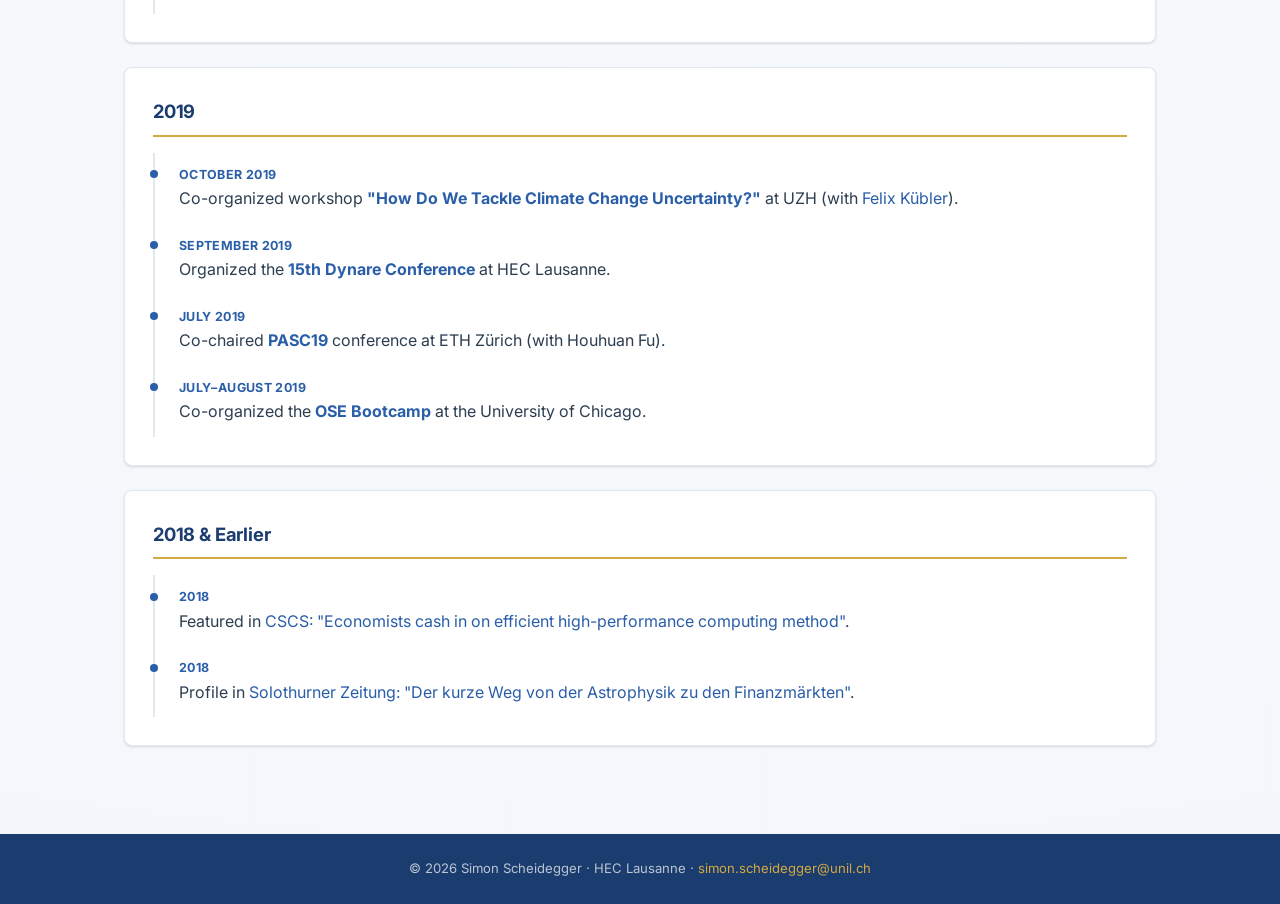
==== commit ed48beac: "Move Turin 2026 summer school to past activities and add event links - Remove home-page announcement" ====
--- a/activities.html
+++ b/activities.html
@@ -57,11 +57,11 @@
     <h2>2026</h2>
     <div class="timeline-item">
       <div class="timeline-year">August 2026</div>
-      <p>Co-organized the <a href="https://sites.google.com/carloalberto.org/deeplearningsummerschool2026" target="_blank" rel="noopener noreferrer"><strong>AI for Economics and Finance Summer School/Conference</strong></a> at the University of Turin (August 24&ndash;28). <a class="badge badge-code" href="https://github.com/sischei/summer-school-AI-for-economics-and-finance-2026" target="_blank" rel="noopener noreferrer">Code</a></p>
+      <p>Co-organized the <a href="https://sites.google.com/carloalberto.org/deeplearningsummerschool2026" target="_blank" rel="noopener noreferrer"><strong>AI for Economics and Finance Summer School/Conference</strong></a> at the University of Turin (August 24&ndash;28). <a class="badge badge-code" href="https://github.com/sischei/summer-school-AI-for-economics-and-finance-2026" target="_blank" rel="noopener noreferrer">Code</a> <a class="badge badge-journal" href="https://www.carloalberto.org/event/challenges-and-opportunities-for-finance-research-in-the-era-of-large-language-models-and-ai-agents/" target="_blank" rel="noopener noreferrer">Conference</a> <a class="badge badge-journal" href="https://www.youtube.com/watch?v=g-U3_DPV1lk" target="_blank" rel="noopener noreferrer">Panel Video</a></p>
     </div>
     <div class="timeline-item">
       <div class="timeline-year">July 2026</div>
-      <p>Taught at the <a href="https://liboecon.com/2026_summer_school.html" target="_blank" rel="noopener noreferrer"><strong>PKU-Zurich PhD Summer School on Machine Learning for Macroeconomics and Finance</strong></a> (July 6&ndash;10, 2026, Beijing).</p>
+      <p>Taught at the <a href="https://liboecon.com/2026_summer_school.html" target="_blank" rel="noopener noreferrer"><strong>PKU-Zurich PhD Summer School on Machine Learning for Macroeconomics and Finance</strong></a> (July 6&ndash;10, 2026, Beijing). <a class="badge badge-journal" href="https://www.df.uzh.ch/en/news-events/news/2026/2026-08-pku-zurich-summer-school.html" target="_blank" rel="noopener noreferrer">Article</a></p>
     </div>
     <div class="timeline-item">
       <div class="timeline-year">June&ndash;July 2026</div>
--- a/style.css
+++ b/style.css
@@ -274,6 +274,7 @@
 .badge-accepted  { background: #e8f4fd; color: #1a6fb5; }
 .badge-wp        { background: #f3e8fd; color: #7b2ea8; }
 .badge-book      { background: #fdeef6; color: #b52e78; }
+.badge-quantecon { background: #e6f6f7; color: #147a86; }
 
 .tag-list,
 .clean-list {
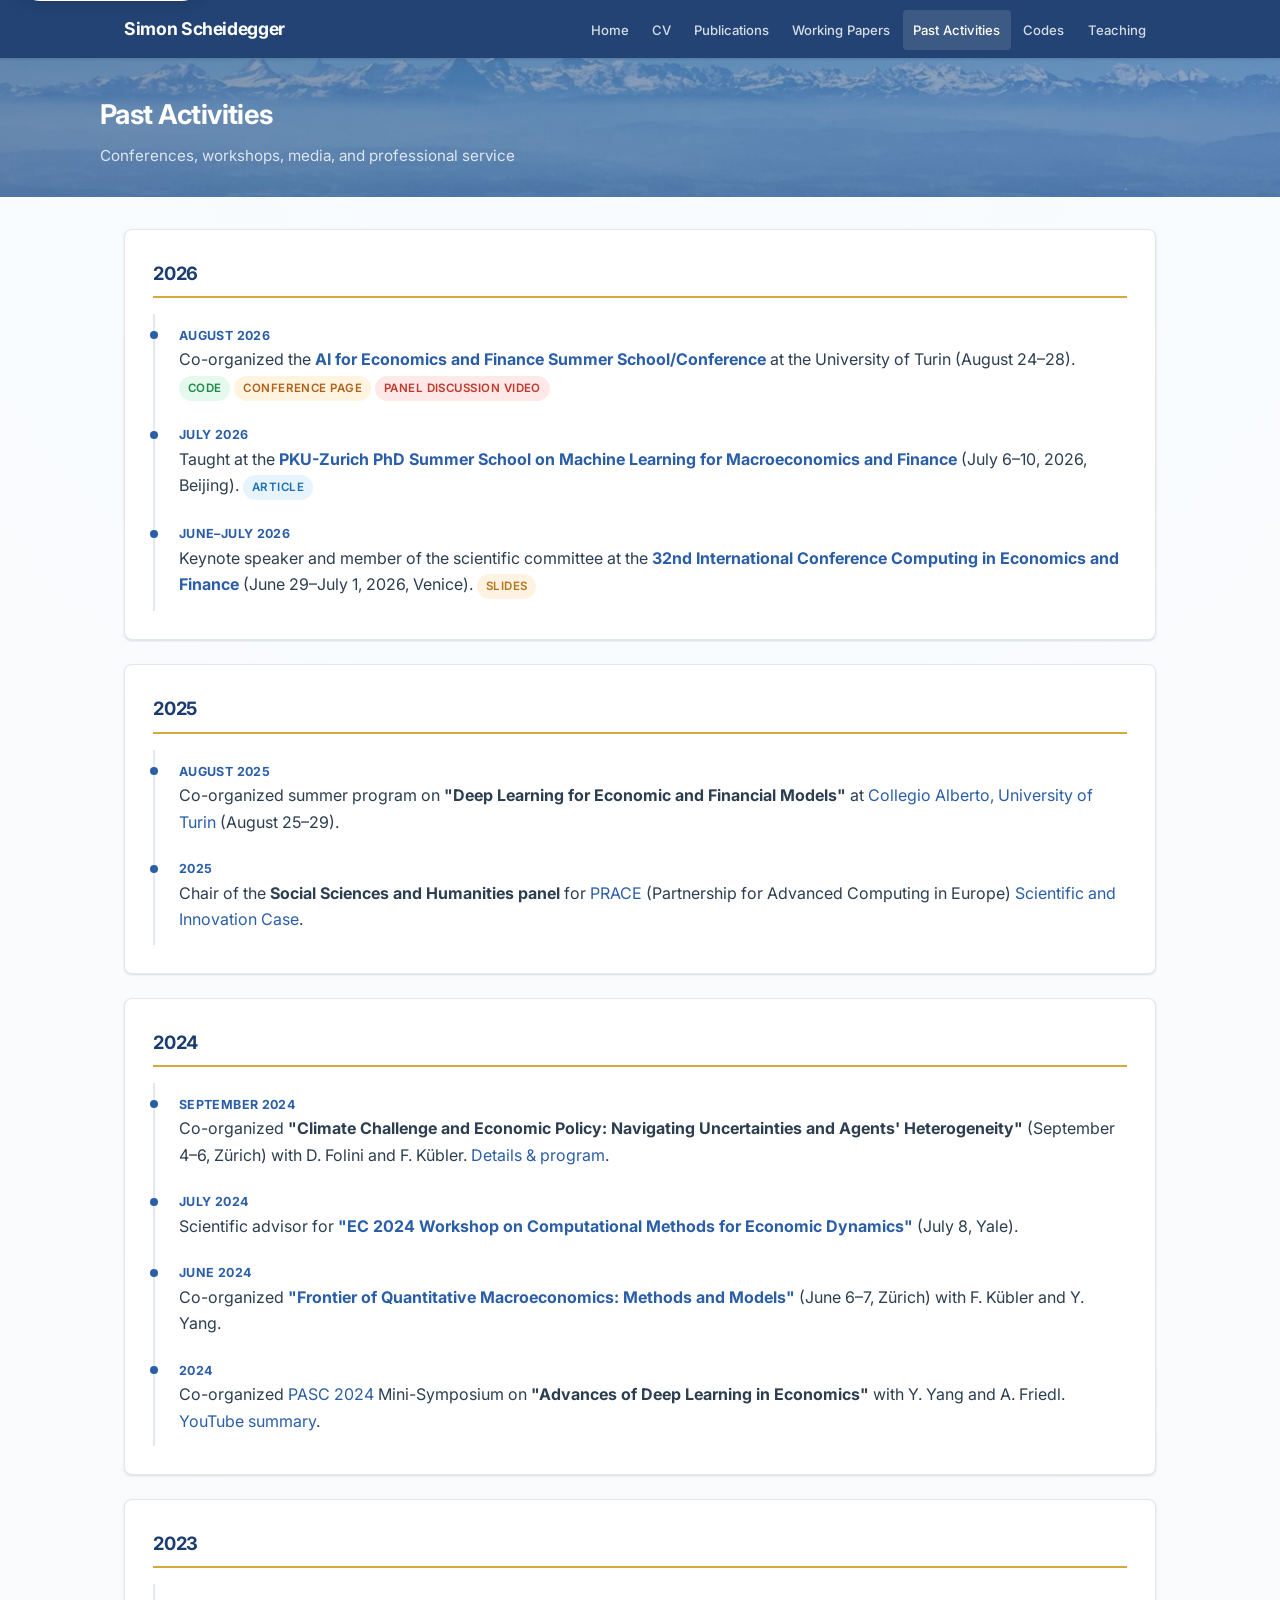
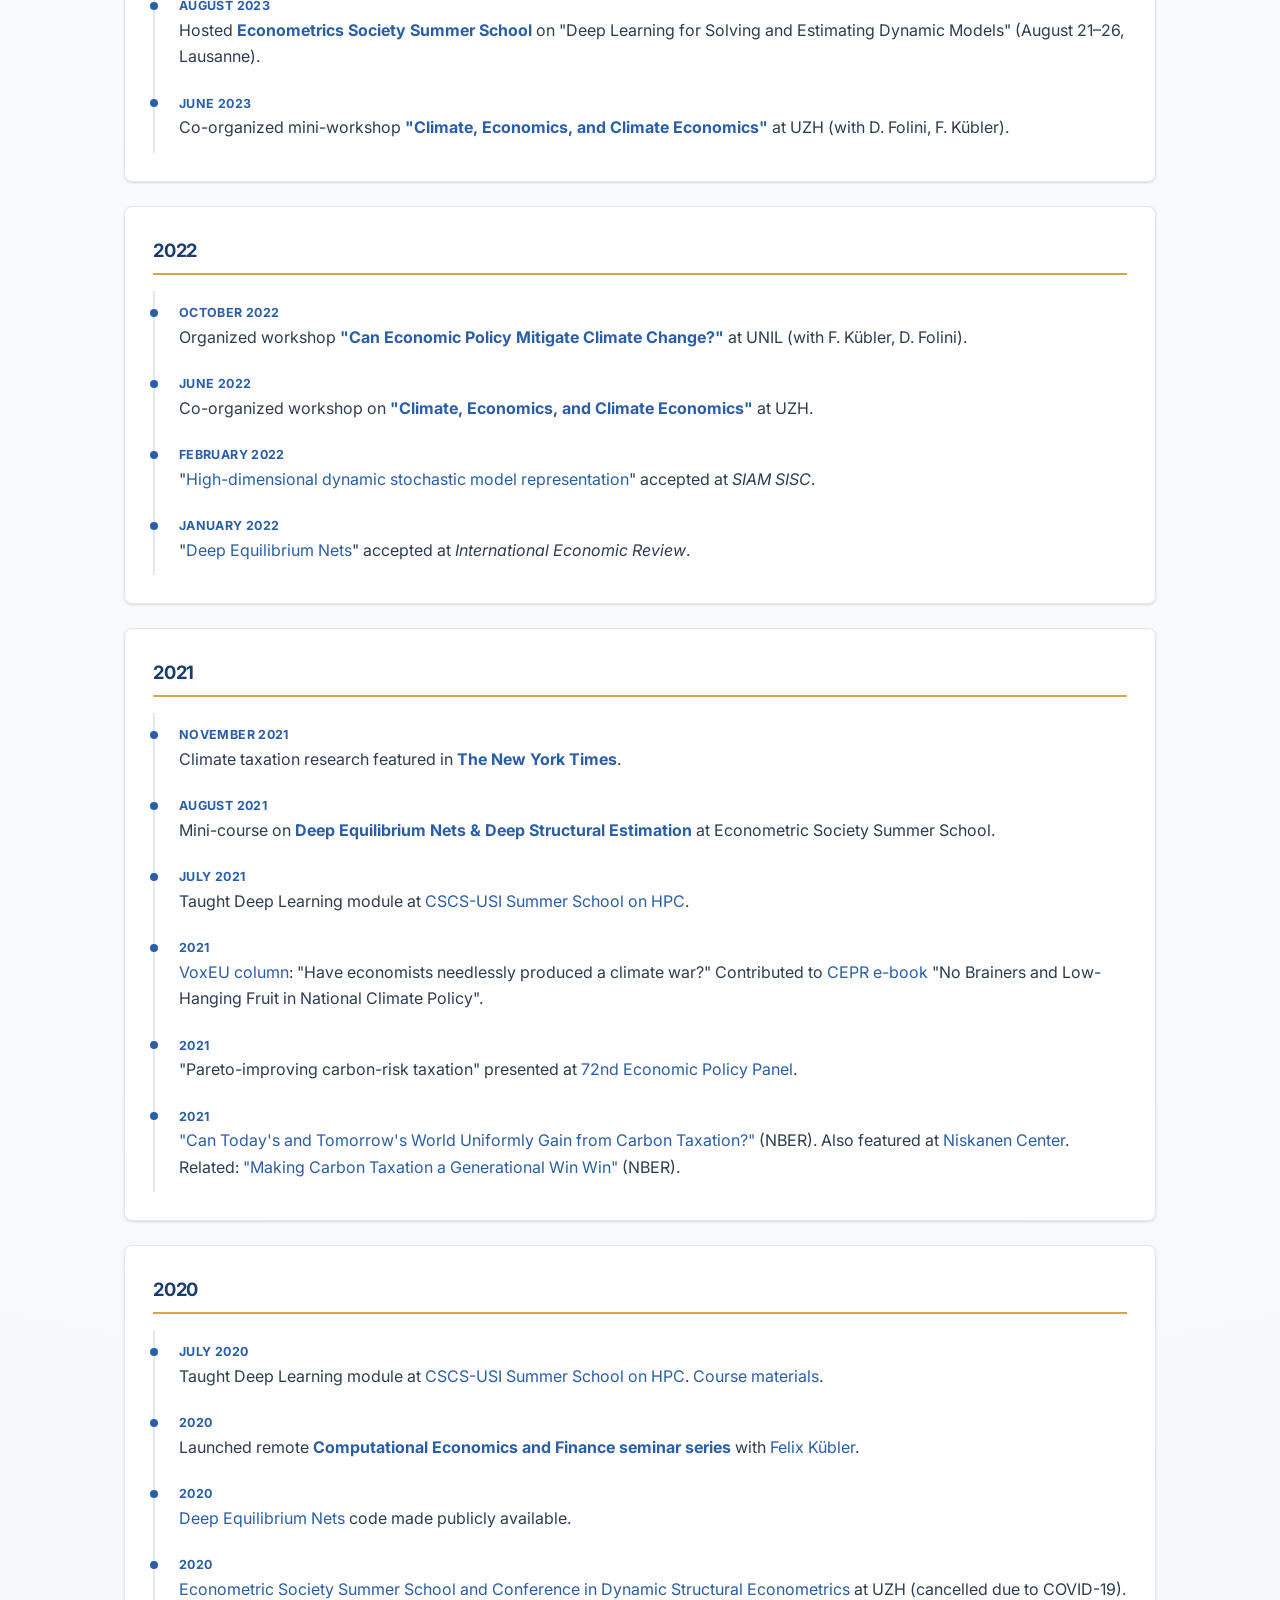
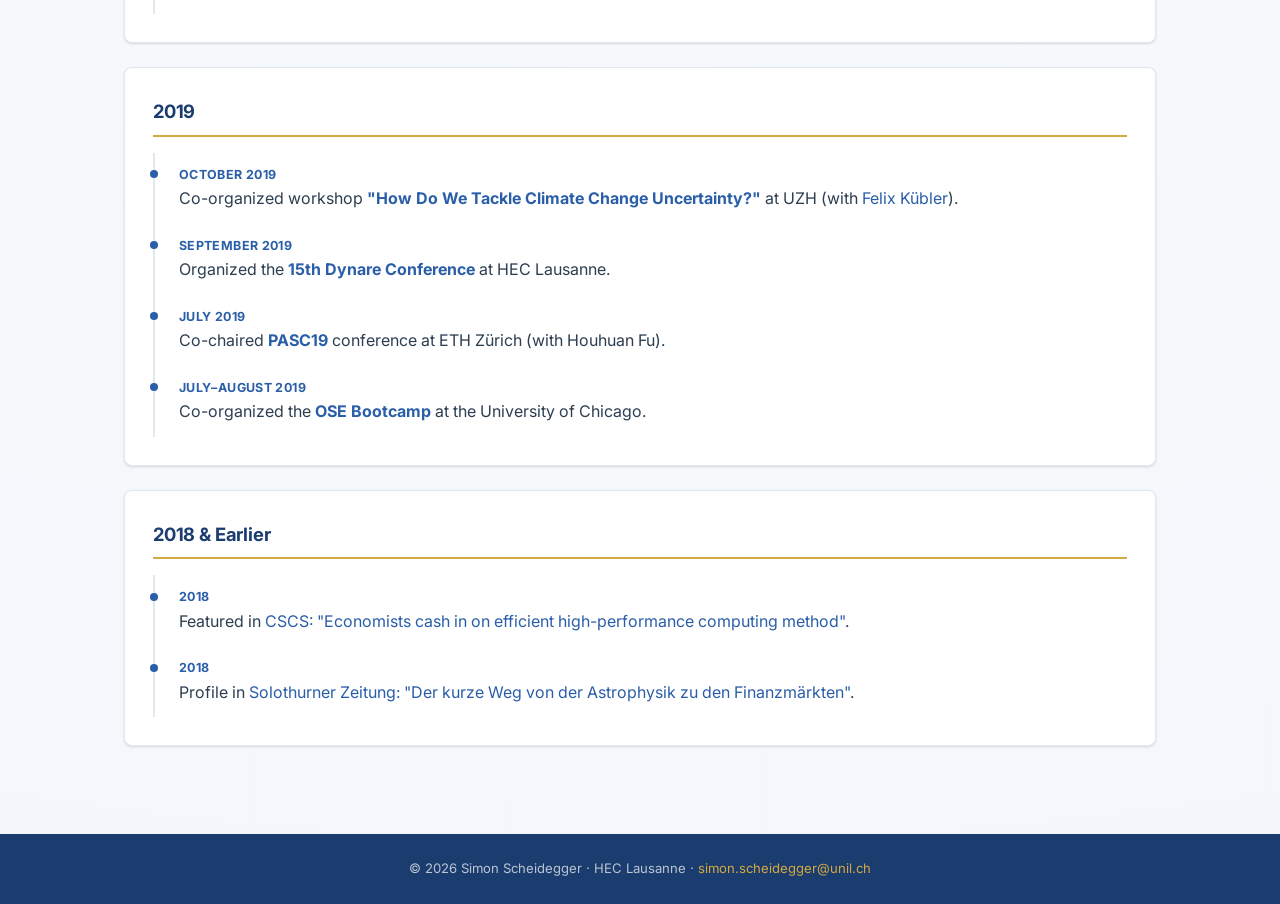
==== commit f2a2cff0: "Make Turin conference and panel video badges distinct on past activities Co-Authored-By: Claude Fabl" ====
--- a/activities.html
+++ b/activities.html
@@ -57,7 +57,7 @@
     <h2>2026</h2>
     <div class="timeline-item">
       <div class="timeline-year">August 2026</div>
-      <p>Co-organized the <a href="https://sites.google.com/carloalberto.org/deeplearningsummerschool2026" target="_blank" rel="noopener noreferrer"><strong>AI for Economics and Finance Summer School/Conference</strong></a> at the University of Turin (August 24&ndash;28). <a class="badge badge-code" href="https://github.com/sischei/summer-school-AI-for-economics-and-finance-2026" target="_blank" rel="noopener noreferrer">Code</a> <a class="badge badge-journal" href="https://www.carloalberto.org/event/challenges-and-opportunities-for-finance-research-in-the-era-of-large-language-models-and-ai-agents/" target="_blank" rel="noopener noreferrer">Conference</a> <a class="badge badge-journal" href="https://www.youtube.com/watch?v=g-U3_DPV1lk" target="_blank" rel="noopener noreferrer">Panel Video</a></p>
+      <p>Co-organized the <a href="https://sites.google.com/carloalberto.org/deeplearningsummerschool2026" target="_blank" rel="noopener noreferrer"><strong>AI for Economics and Finance Summer School/Conference</strong></a> at the University of Turin (August 24&ndash;28). <a class="badge badge-code" href="https://github.com/sischei/summer-school-AI-for-economics-and-finance-2026" target="_blank" rel="noopener noreferrer">Code</a> <a class="badge badge-event" href="https://www.carloalberto.org/event/challenges-and-opportunities-for-finance-research-in-the-era-of-large-language-models-and-ai-agents/" target="_blank" rel="noopener noreferrer">Conference Page</a> <a class="badge badge-video" href="https://www.youtube.com/watch?v=g-U3_DPV1lk" target="_blank" rel="noopener noreferrer">Panel Discussion Video</a></p>
     </div>
     <div class="timeline-item">
       <div class="timeline-year">July 2026</div>
--- a/style.css
+++ b/style.css
@@ -275,6 +275,8 @@
 .badge-wp        { background: #f3e8fd; color: #7b2ea8; }
 .badge-book      { background: #fdeef6; color: #b52e78; }
 .badge-quantecon { background: #e6f6f7; color: #147a86; }
+.badge-event     { background: #fff4e0; color: #b0601a; }
+.badge-video     { background: #ffe8e8; color: #c0392b; }
 
 .tag-list,
 .clean-list {
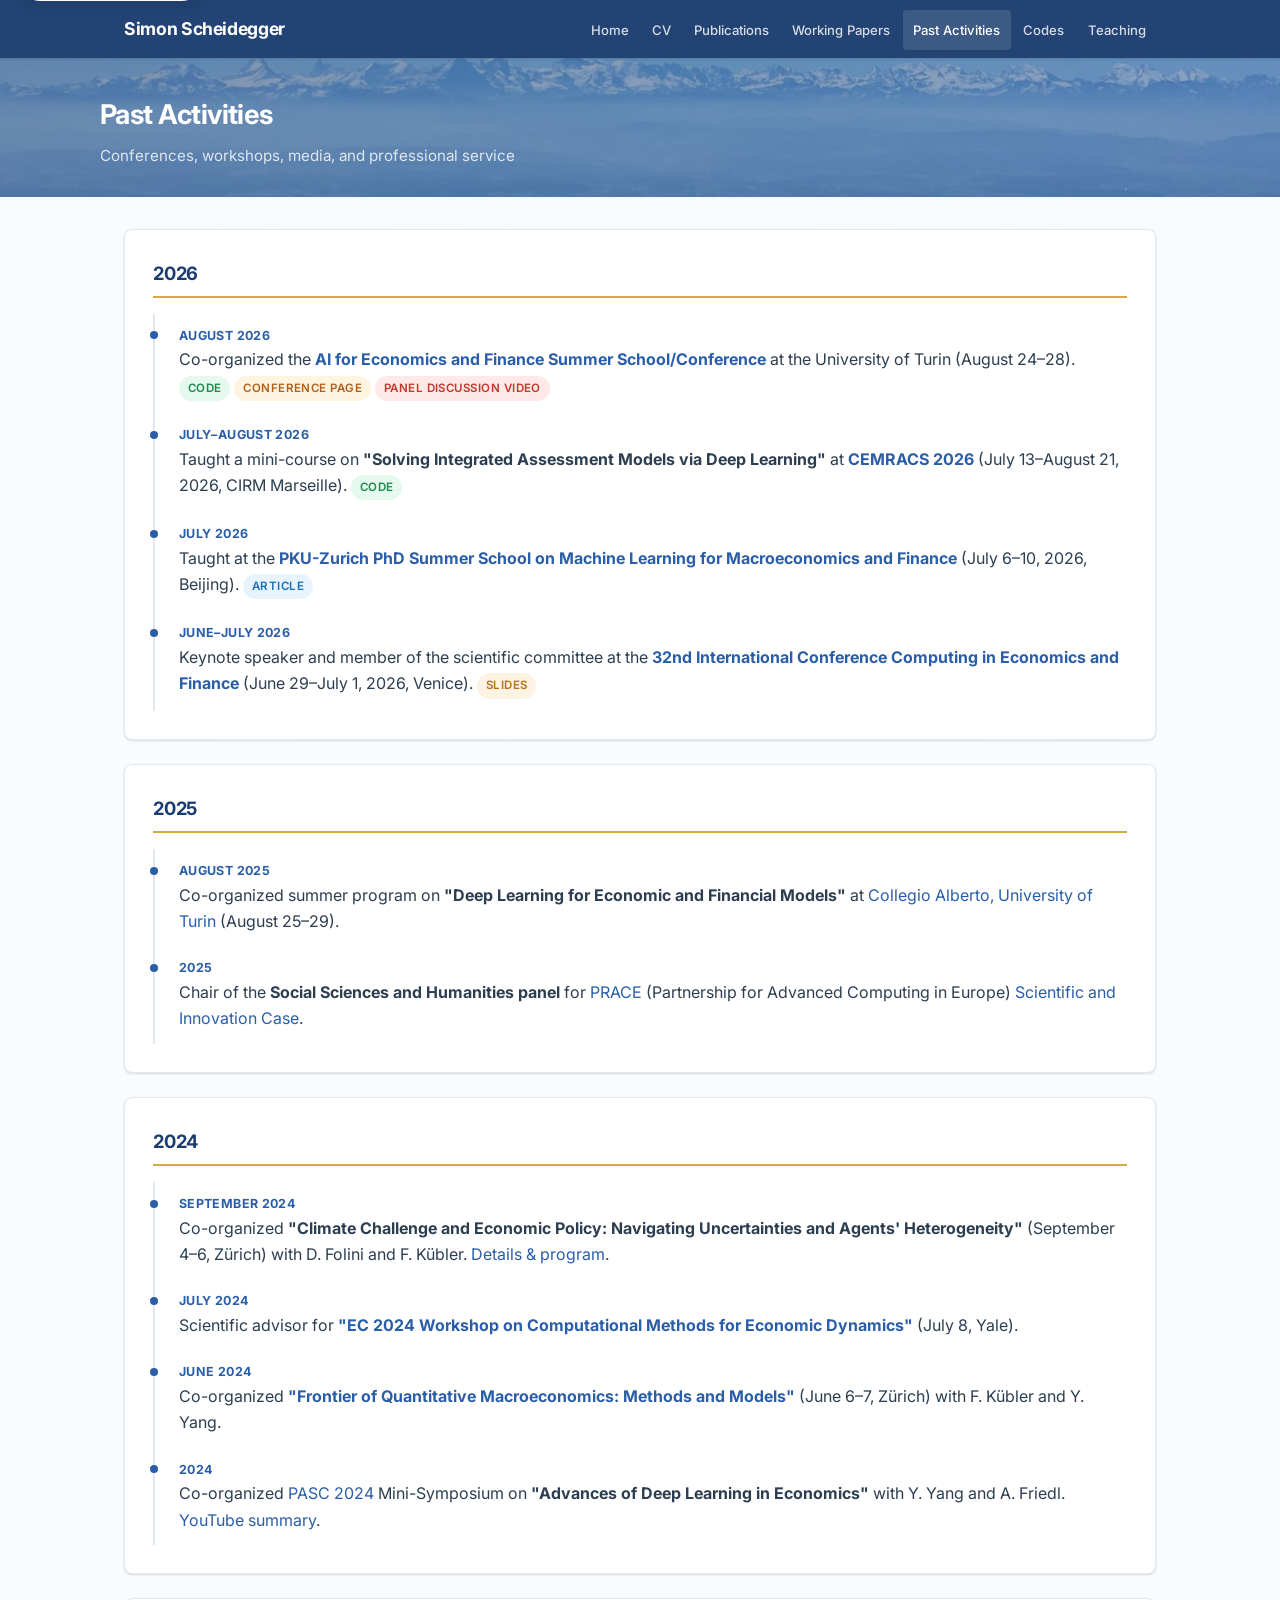
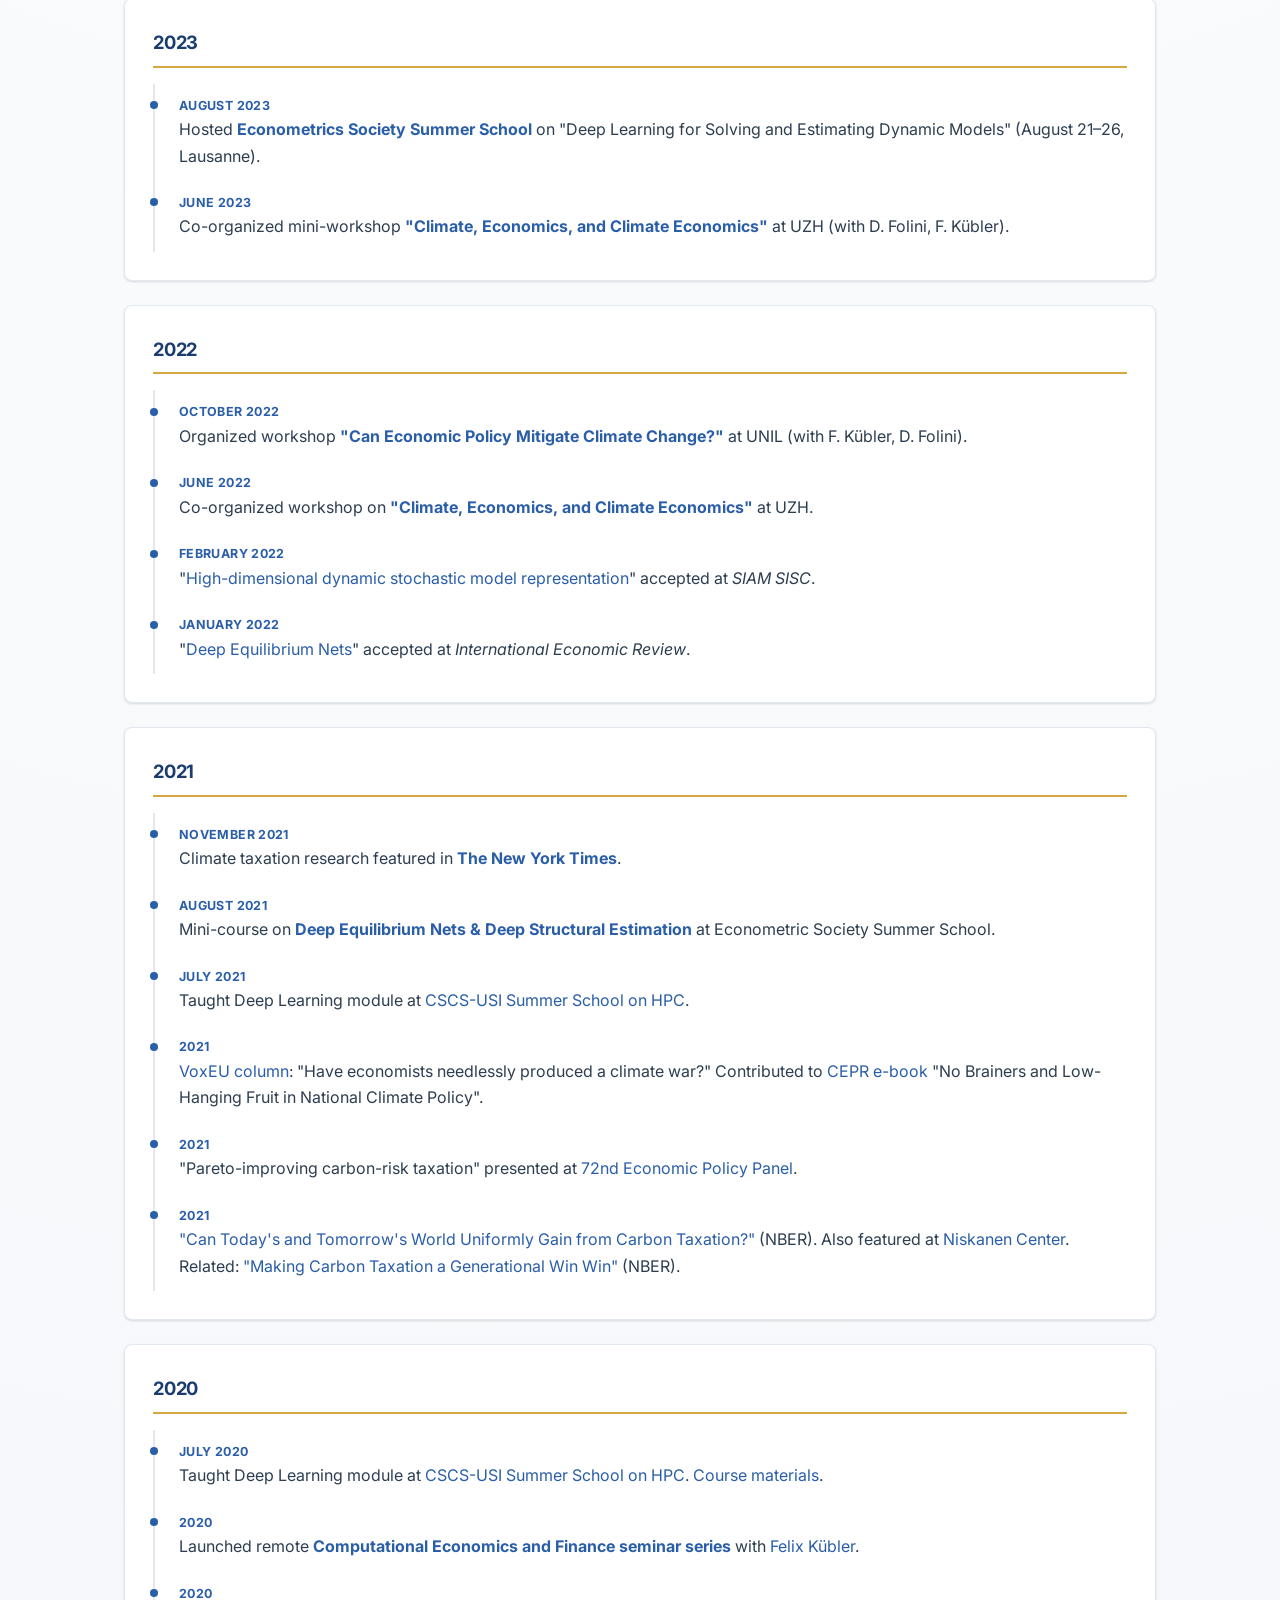
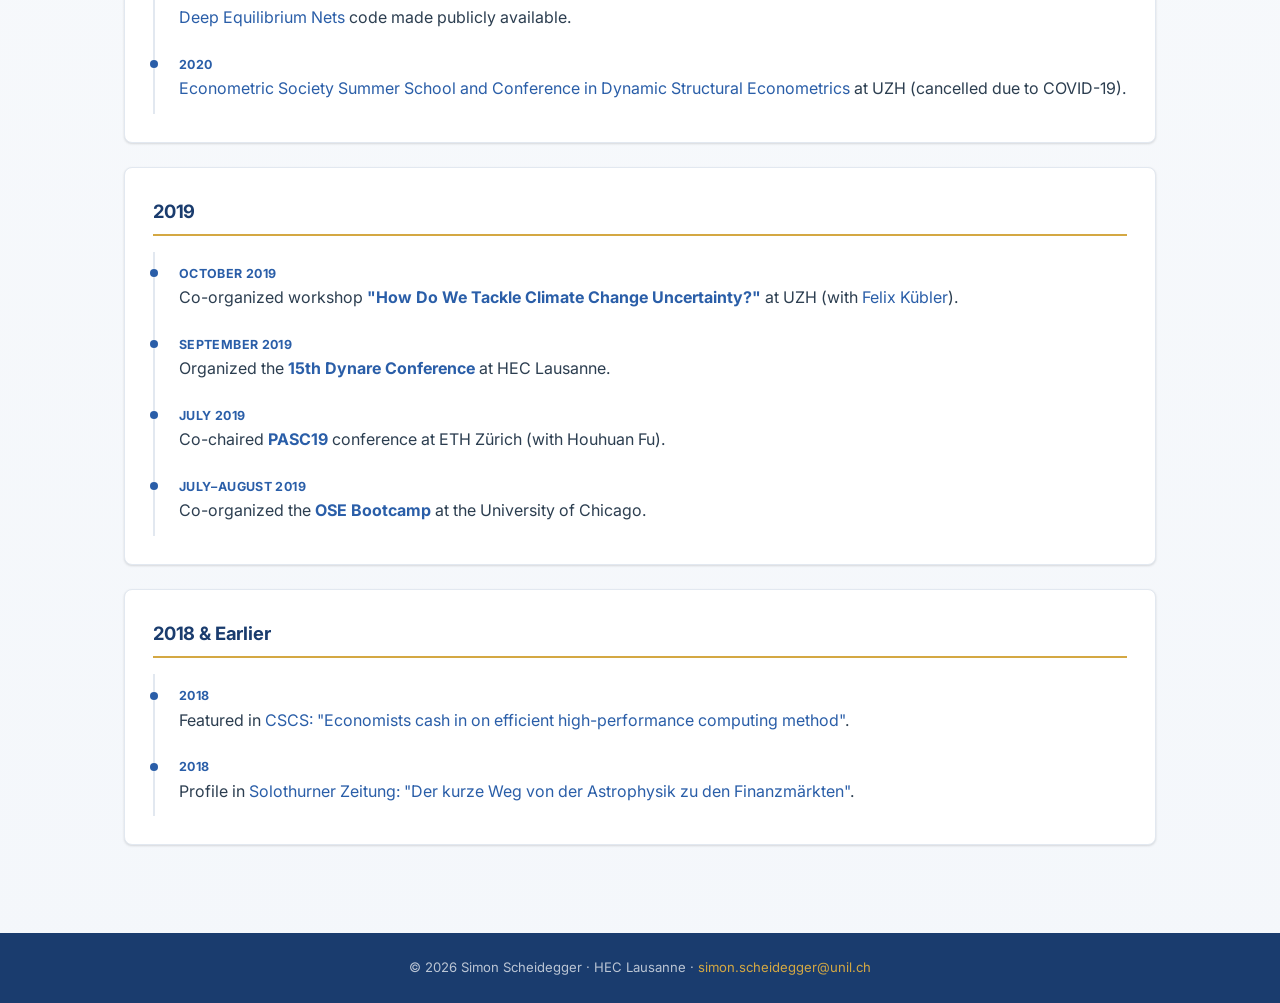
==== commit 6fa45959: "Move CEMRACS 2026 mini-course to past activities Co-Authored-By: Claude Fable 5.1 <noreply@anthropic" ====
--- a/activities.html
+++ b/activities.html
@@ -60,6 +60,10 @@
       <p>Co-organized the <a href="https://sites.google.com/carloalberto.org/deeplearningsummerschool2026" target="_blank" rel="noopener noreferrer"><strong>AI for Economics and Finance Summer School/Conference</strong></a> at the University of Turin (August 24&ndash;28). <a class="badge badge-code" href="https://github.com/sischei/summer-school-AI-for-economics-and-finance-2026" target="_blank" rel="noopener noreferrer">Code</a> <a class="badge badge-event" href="https://www.carloalberto.org/event/challenges-and-opportunities-for-finance-research-in-the-era-of-large-language-models-and-ai-agents/" target="_blank" rel="noopener noreferrer">Conference Page</a> <a class="badge badge-video" href="https://www.youtube.com/watch?v=g-U3_DPV1lk" target="_blank" rel="noopener noreferrer">Panel Discussion Video</a></p>
     </div>
     <div class="timeline-item">
+      <div class="timeline-year">July&ndash;August 2026</div>
+      <p>Taught a mini-course on <strong>"Solving Integrated Assessment Models via Deep Learning"</strong> at <a href="https://cemracs2026.math.cnrs.fr/en/" target="_blank" rel="noopener noreferrer"><strong>CEMRACS 2026</strong></a> (July 13&ndash;August 21, 2026, CIRM Marseille). <a class="badge badge-code" href="https://github.com/sischei/cemracs2026_DEQN" target="_blank" rel="noopener noreferrer">Code</a></p>
+    </div>
+    <div class="timeline-item">
       <div class="timeline-year">July 2026</div>
       <p>Taught at the <a href="https://liboecon.com/2026_summer_school.html" target="_blank" rel="noopener noreferrer"><strong>PKU-Zurich PhD Summer School on Machine Learning for Macroeconomics and Finance</strong></a> (July 6&ndash;10, 2026, Beijing). <a class="badge badge-journal" href="https://www.df.uzh.ch/en/news-events/news/2026/2026-08-pku-zurich-summer-school.html" target="_blank" rel="noopener noreferrer">Article</a></p>
     </div>
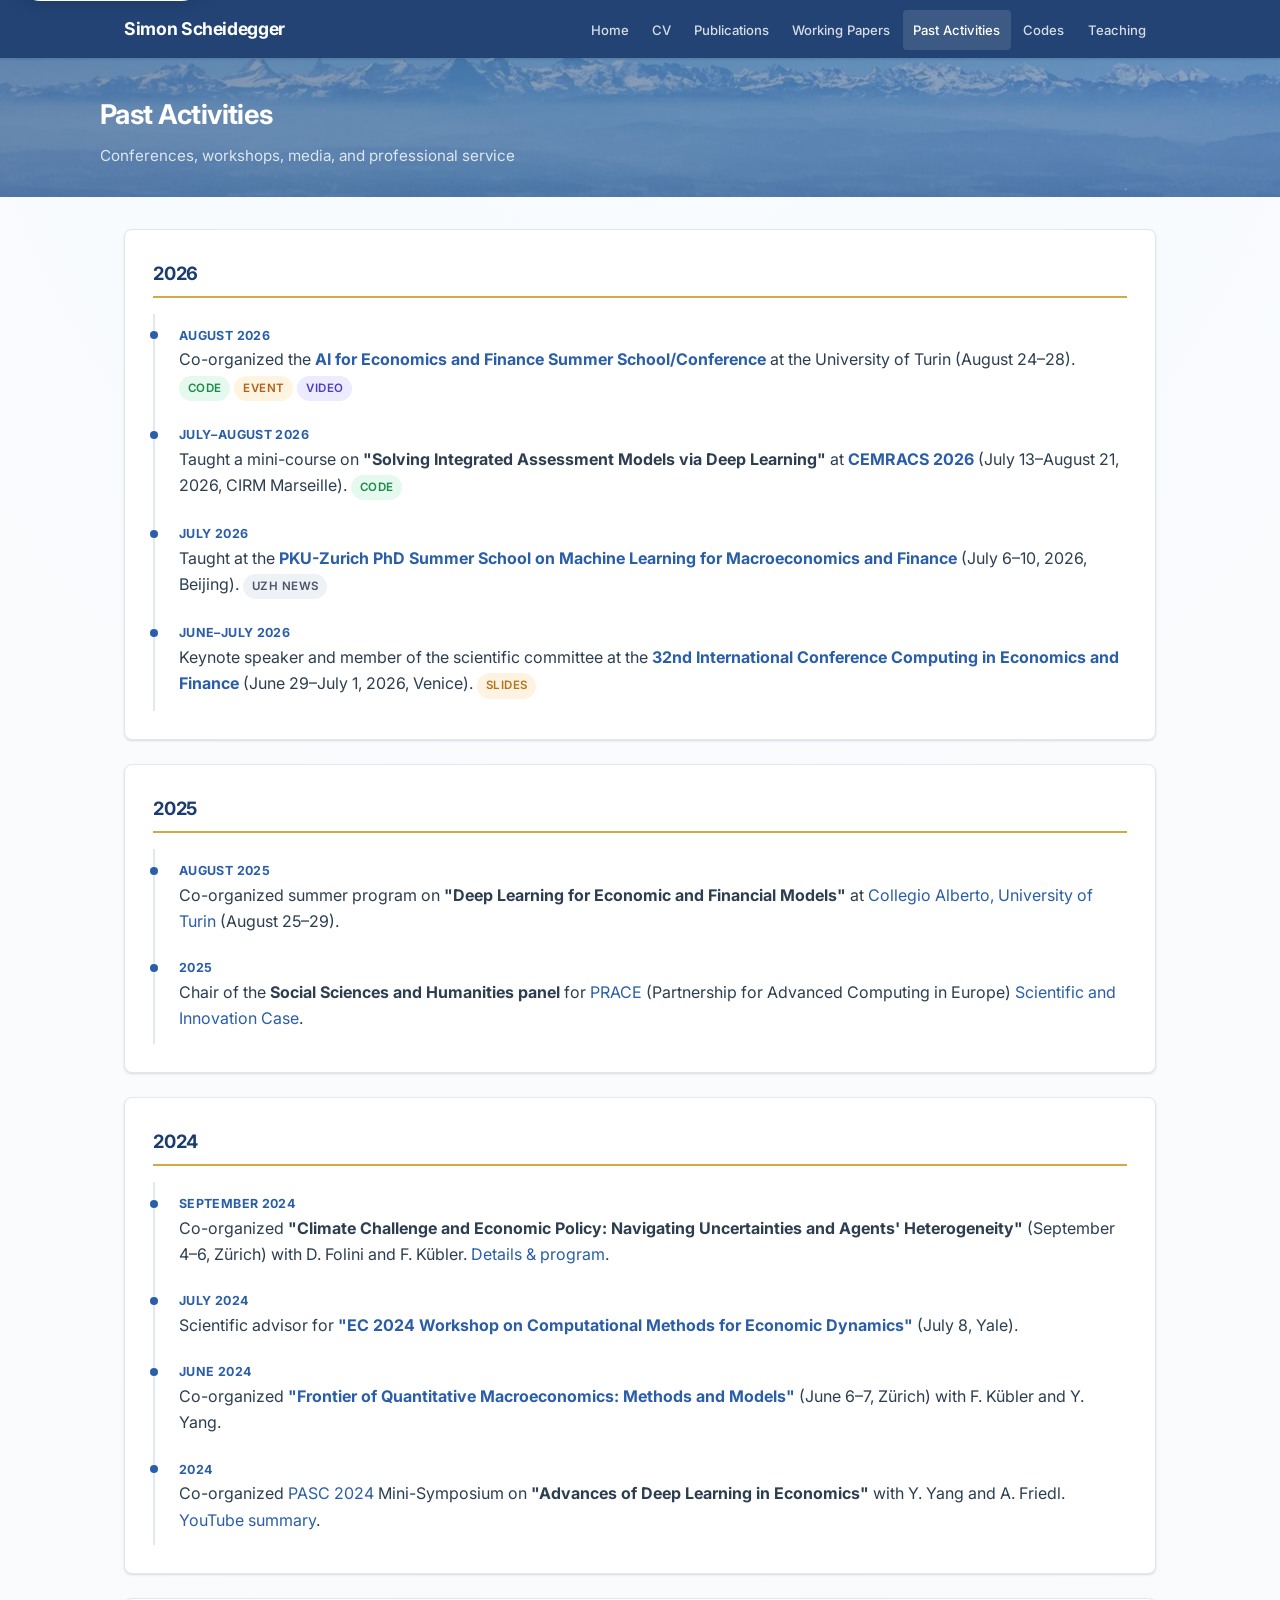
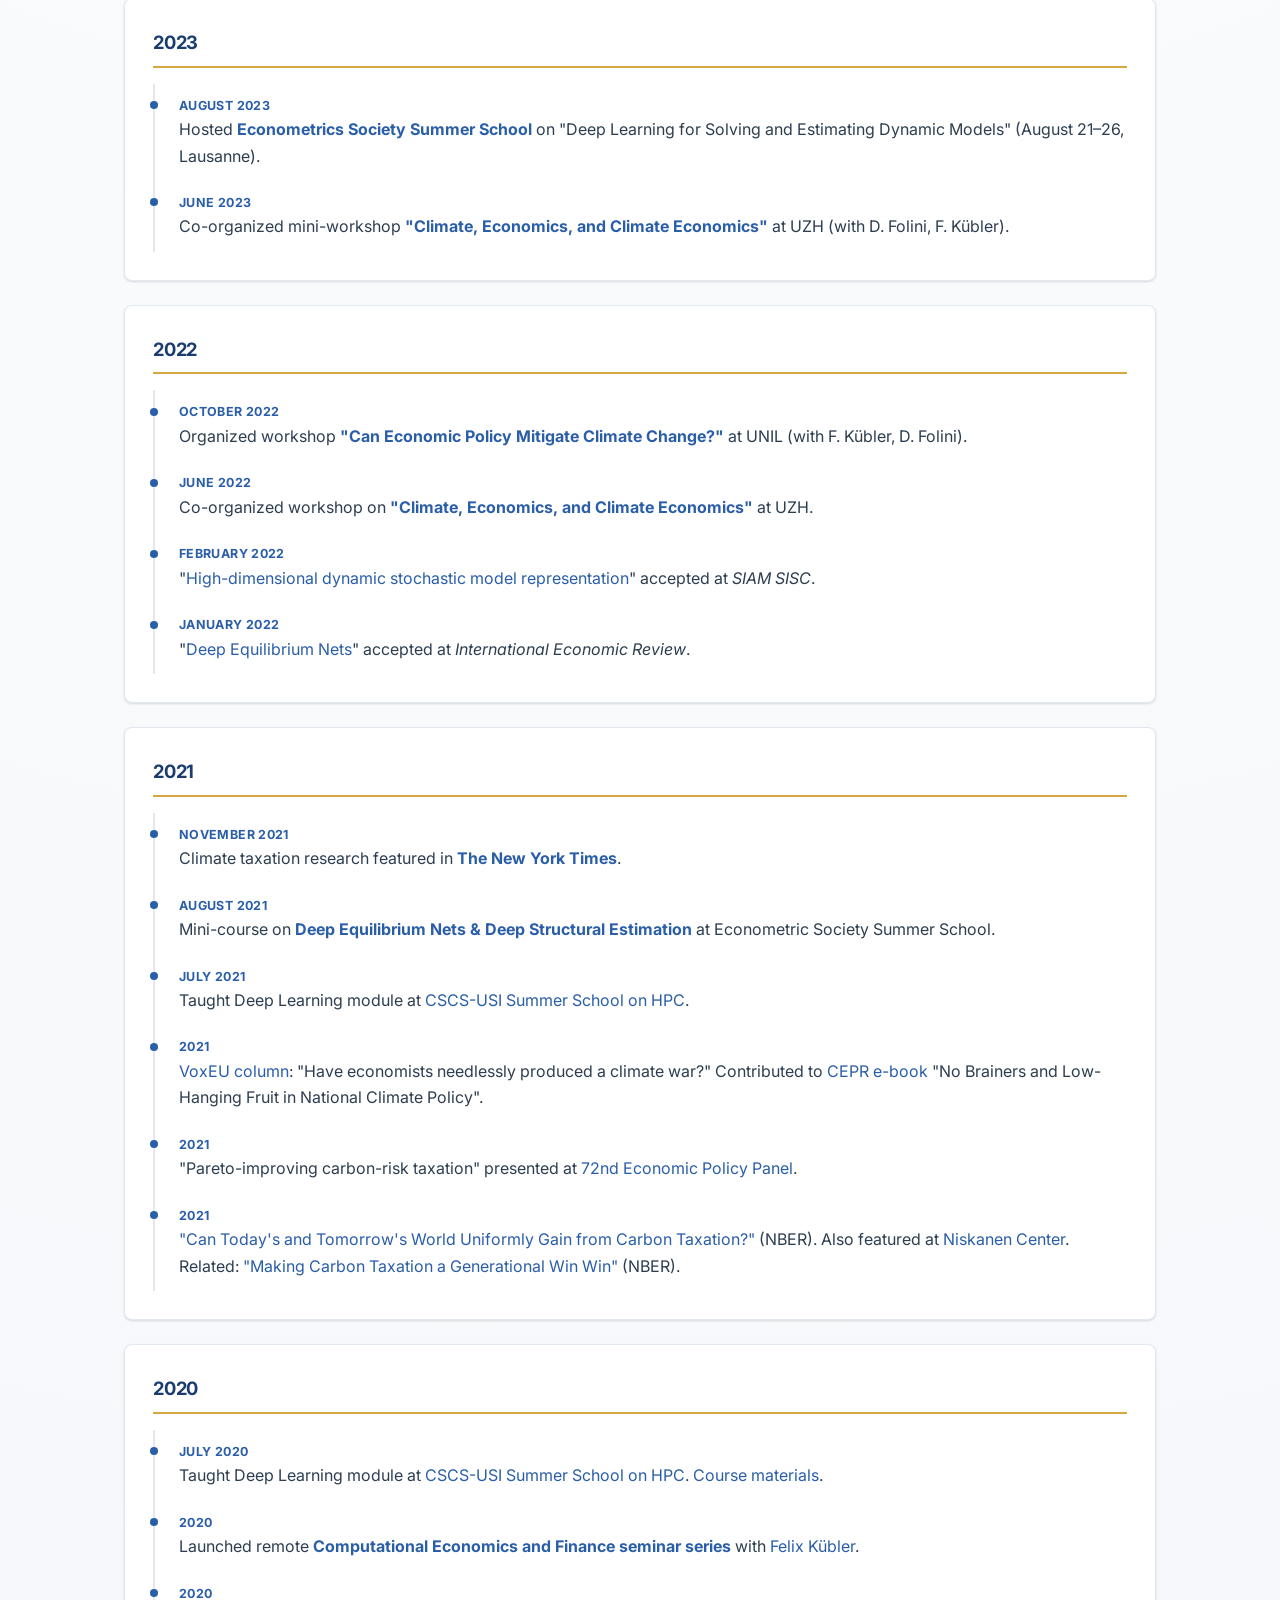
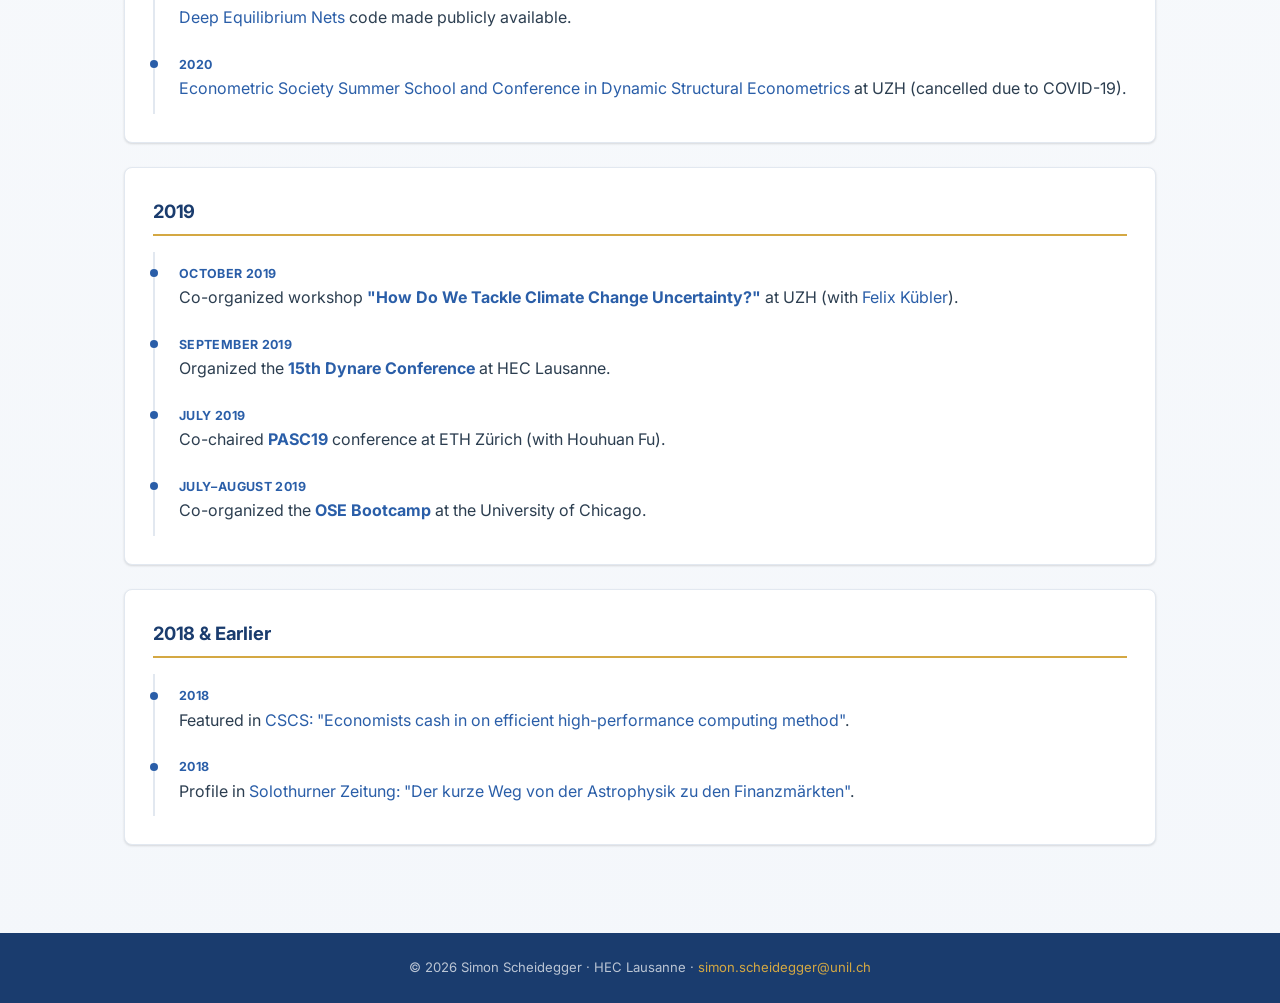
==== commit a3acb7f7: "Use badges uniformly across the site - One colour per resource kind: journal (blue), code (green), d" ====
--- a/activities.html
+++ b/activities.html
@@ -57,7 +57,7 @@
     <h2>2026</h2>
     <div class="timeline-item">
       <div class="timeline-year">August 2026</div>
-      <p>Co-organized the <a href="https://sites.google.com/carloalberto.org/deeplearningsummerschool2026" target="_blank" rel="noopener noreferrer"><strong>AI for Economics and Finance Summer School/Conference</strong></a> at the University of Turin (August 24&ndash;28). <a class="badge badge-code" href="https://github.com/sischei/summer-school-AI-for-economics-and-finance-2026" target="_blank" rel="noopener noreferrer">Code</a> <a class="badge badge-event" href="https://www.carloalberto.org/event/challenges-and-opportunities-for-finance-research-in-the-era-of-large-language-models-and-ai-agents/" target="_blank" rel="noopener noreferrer">Conference Page</a> <a class="badge badge-video" href="https://www.youtube.com/watch?v=g-U3_DPV1lk" target="_blank" rel="noopener noreferrer">Panel Discussion Video</a></p>
+      <p>Co-organized the <a href="https://sites.google.com/carloalberto.org/deeplearningsummerschool2026" target="_blank" rel="noopener noreferrer"><strong>AI for Economics and Finance Summer School/Conference</strong></a> at the University of Turin (August 24&ndash;28). <a class="badge badge-code" href="https://github.com/sischei/summer-school-AI-for-economics-and-finance-2026" target="_blank" rel="noopener noreferrer">Code</a> <a class="badge badge-event" href="https://www.carloalberto.org/event/challenges-and-opportunities-for-finance-research-in-the-era-of-large-language-models-and-ai-agents/" target="_blank" rel="noopener noreferrer">Event</a> <a class="badge badge-media" href="https://www.youtube.com/watch?v=g-U3_DPV1lk" target="_blank" rel="noopener noreferrer">Video</a></p>
     </div>
     <div class="timeline-item">
       <div class="timeline-year">July&ndash;August 2026</div>
@@ -65,7 +65,7 @@
     </div>
     <div class="timeline-item">
       <div class="timeline-year">July 2026</div>
-      <p>Taught at the <a href="https://liboecon.com/2026_summer_school.html" target="_blank" rel="noopener noreferrer"><strong>PKU-Zurich PhD Summer School on Machine Learning for Macroeconomics and Finance</strong></a> (July 6&ndash;10, 2026, Beijing). <a class="badge badge-journal" href="https://www.df.uzh.ch/en/news-events/news/2026/2026-08-pku-zurich-summer-school.html" target="_blank" rel="noopener noreferrer">Article</a></p>
+      <p>Taught at the <a href="https://liboecon.com/2026_summer_school.html" target="_blank" rel="noopener noreferrer"><strong>PKU-Zurich PhD Summer School on Machine Learning for Macroeconomics and Finance</strong></a> (July 6&ndash;10, 2026, Beijing). <a class="badge badge-press" href="https://www.df.uzh.ch/en/news-events/news/2026/2026-08-pku-zurich-summer-school.html" target="_blank" rel="noopener noreferrer">UZH News</a></p>
     </div>
     <div class="timeline-item">
       <div class="timeline-year">June&ndash;July 2026</div>
--- a/style.css
+++ b/style.css
@@ -271,12 +271,11 @@
 .badge-code      { background: #e6f9ee; color: #1a8a4a; }
 .badge-pdf       { background: #fef3e2; color: #b5741a; }
 .badge-new       { background: #ffe8e8; color: #c0392b; }
-.badge-accepted  { background: #e8f4fd; color: #1a6fb5; }
-.badge-wp        { background: #f3e8fd; color: #7b2ea8; }
 .badge-book      { background: #fdeef6; color: #b52e78; }
 .badge-quantecon { background: #e6f6f7; color: #147a86; }
 .badge-event     { background: #fff4e0; color: #b0601a; }
-.badge-video     { background: #ffe8e8; color: #c0392b; }
+.badge-media     { background: #ecebff; color: #4b3fbf; }
+.badge-press     { background: #eef1f5; color: #4a5568; }
 
 .tag-list,
 .clean-list {
@@ -327,7 +326,9 @@
 .pub-title a:hover { color: var(--accent); text-decoration: underline; }
 .pub-authors { font-size: .85rem; color: var(--text-light); margin: .2rem 0; }
 .pub-venue { font-size: .85rem; color: var(--text-light); font-style: italic; }
-.pub-links { margin-top: .4rem; display: flex; gap: .5rem; flex-wrap: wrap; }
+.pub-links,
+.repo-links,
+.seminar-links { margin-top: .5rem; display: flex; gap: .5rem; flex-wrap: wrap; }
 
 /* ===== Announcement Banner ===== */
 .announcement-banner {
@@ -408,6 +409,9 @@
   gap: 1.5rem;
 }
 
+.home-main > .card,
+.home-side > .card { margin-bottom: 0; }
+
 .spotlight-grid {
   display: grid;
   grid-template-columns: repeat(3, minmax(0, 1fr));
@@ -431,6 +435,13 @@
 .coming-soon-card .eyebrow {
   color: var(--primary-light);
   margin-bottom: .35rem;
+}
+.coming-soon-card h2 {
+  font-size: 1rem;
+  line-height: 1.35;
+  border-bottom: none;
+  padding-bottom: 0;
+  margin-bottom: .25rem;
 }
 .coming-soon-image {
   display: block;
@@ -460,7 +471,6 @@
 .repo-card:hover { box-shadow: var(--shadow-lg); transform: translateY(-1px); }
 .repo-card h3 { font-size: .95rem; margin-bottom: .4rem; color: var(--primary); }
 .repo-card p { font-size: .85rem; color: var(--text-light); margin-bottom: .6rem; }
-.repo-links { display: flex; gap: .5rem; flex-wrap: wrap; }
 .repo-img { width: 240px; height: 160px; object-fit: contain; border-radius: 6px; flex-shrink: 0; background: #f5f7fa; border: 1px solid var(--border); }
 .repo-body { flex: 1; min-width: 0; }
 @media (max-width: 768px) {
@@ -474,7 +484,6 @@
 .seminar-date { font-size: .8rem; font-weight: 600; color: var(--primary-light); }
 .seminar-speaker { font-weight: 600; font-size: .92rem; }
 .seminar-topic { font-size: .88rem; color: var(--text-light); font-style: italic; }
-.seminar-links { margin-top: .3rem; display: flex; gap: .5rem; }
 
 /* ===== Teaching ===== */
 .teaching-year { font-size: 1.1rem; font-weight: 700; color: var(--primary); margin: 1.5rem 0 .75rem; padding-bottom: .3rem; border-bottom: 1px solid var(--border); }
